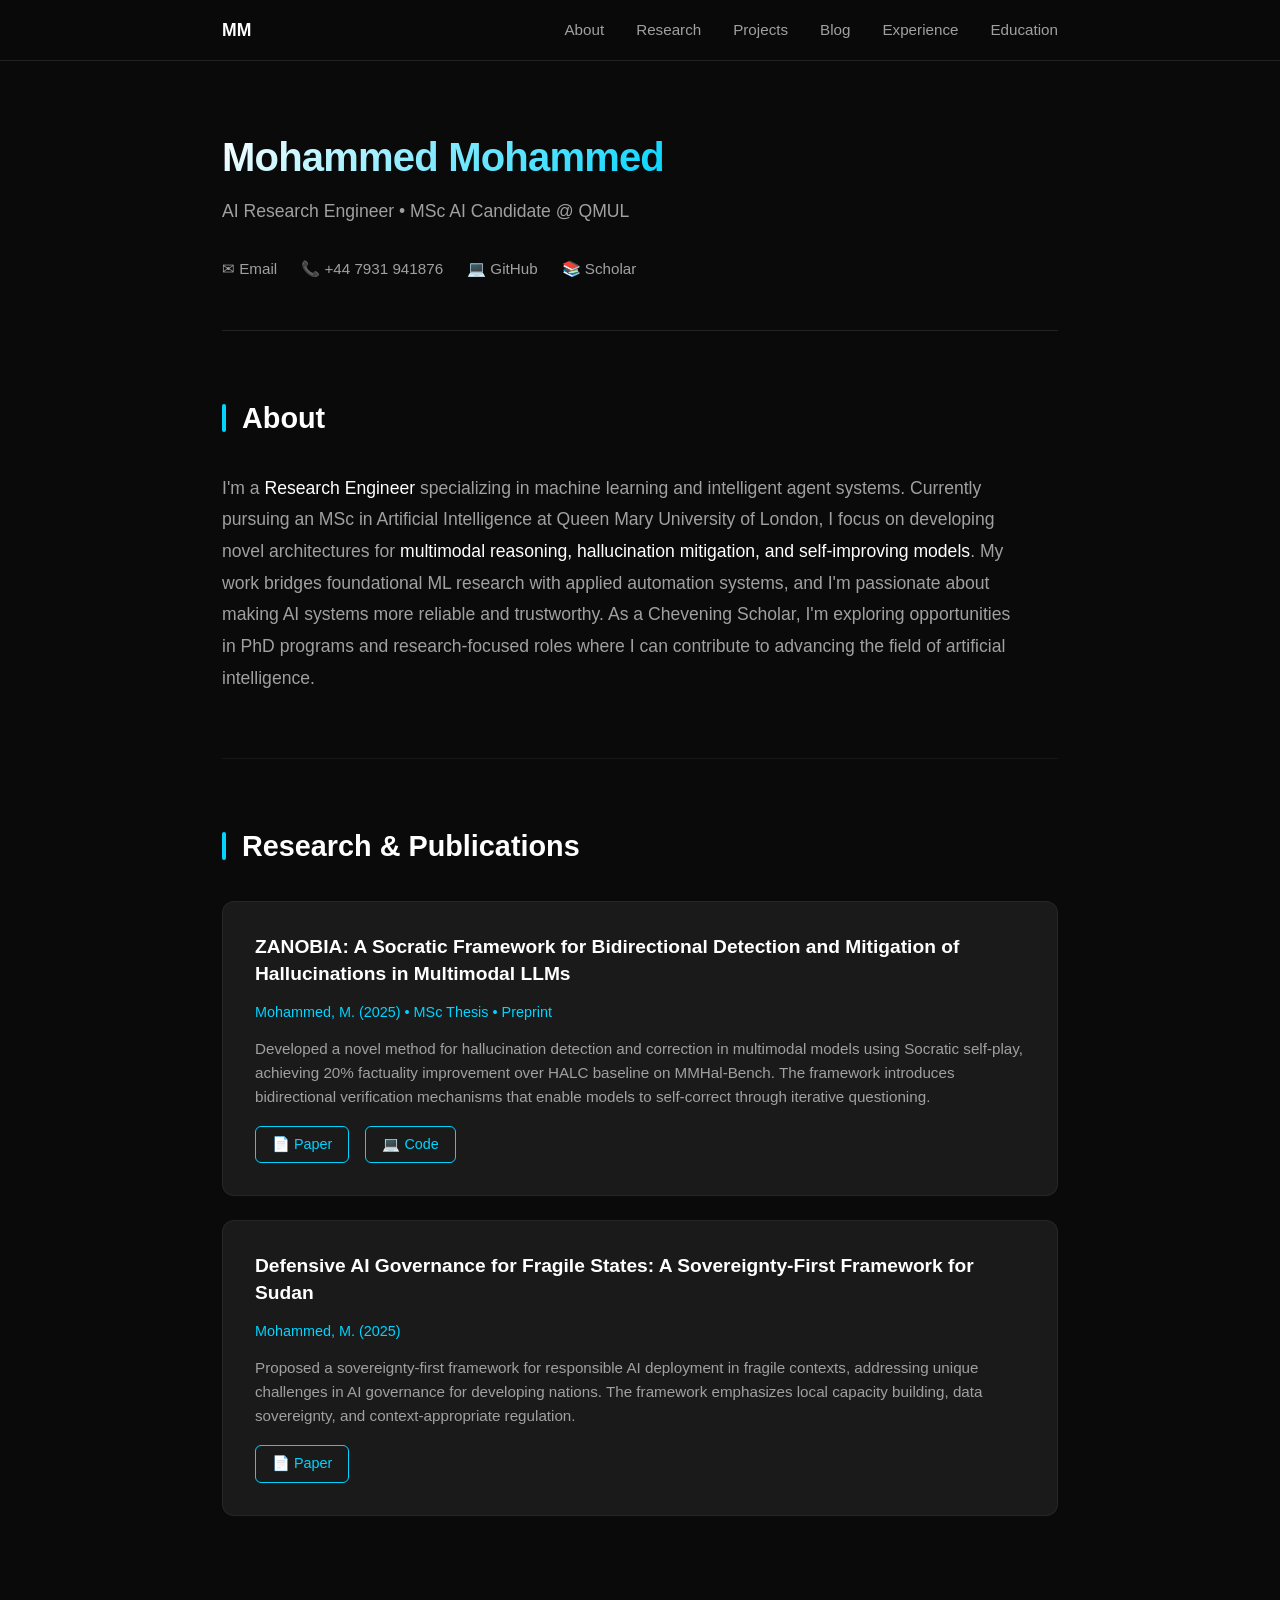
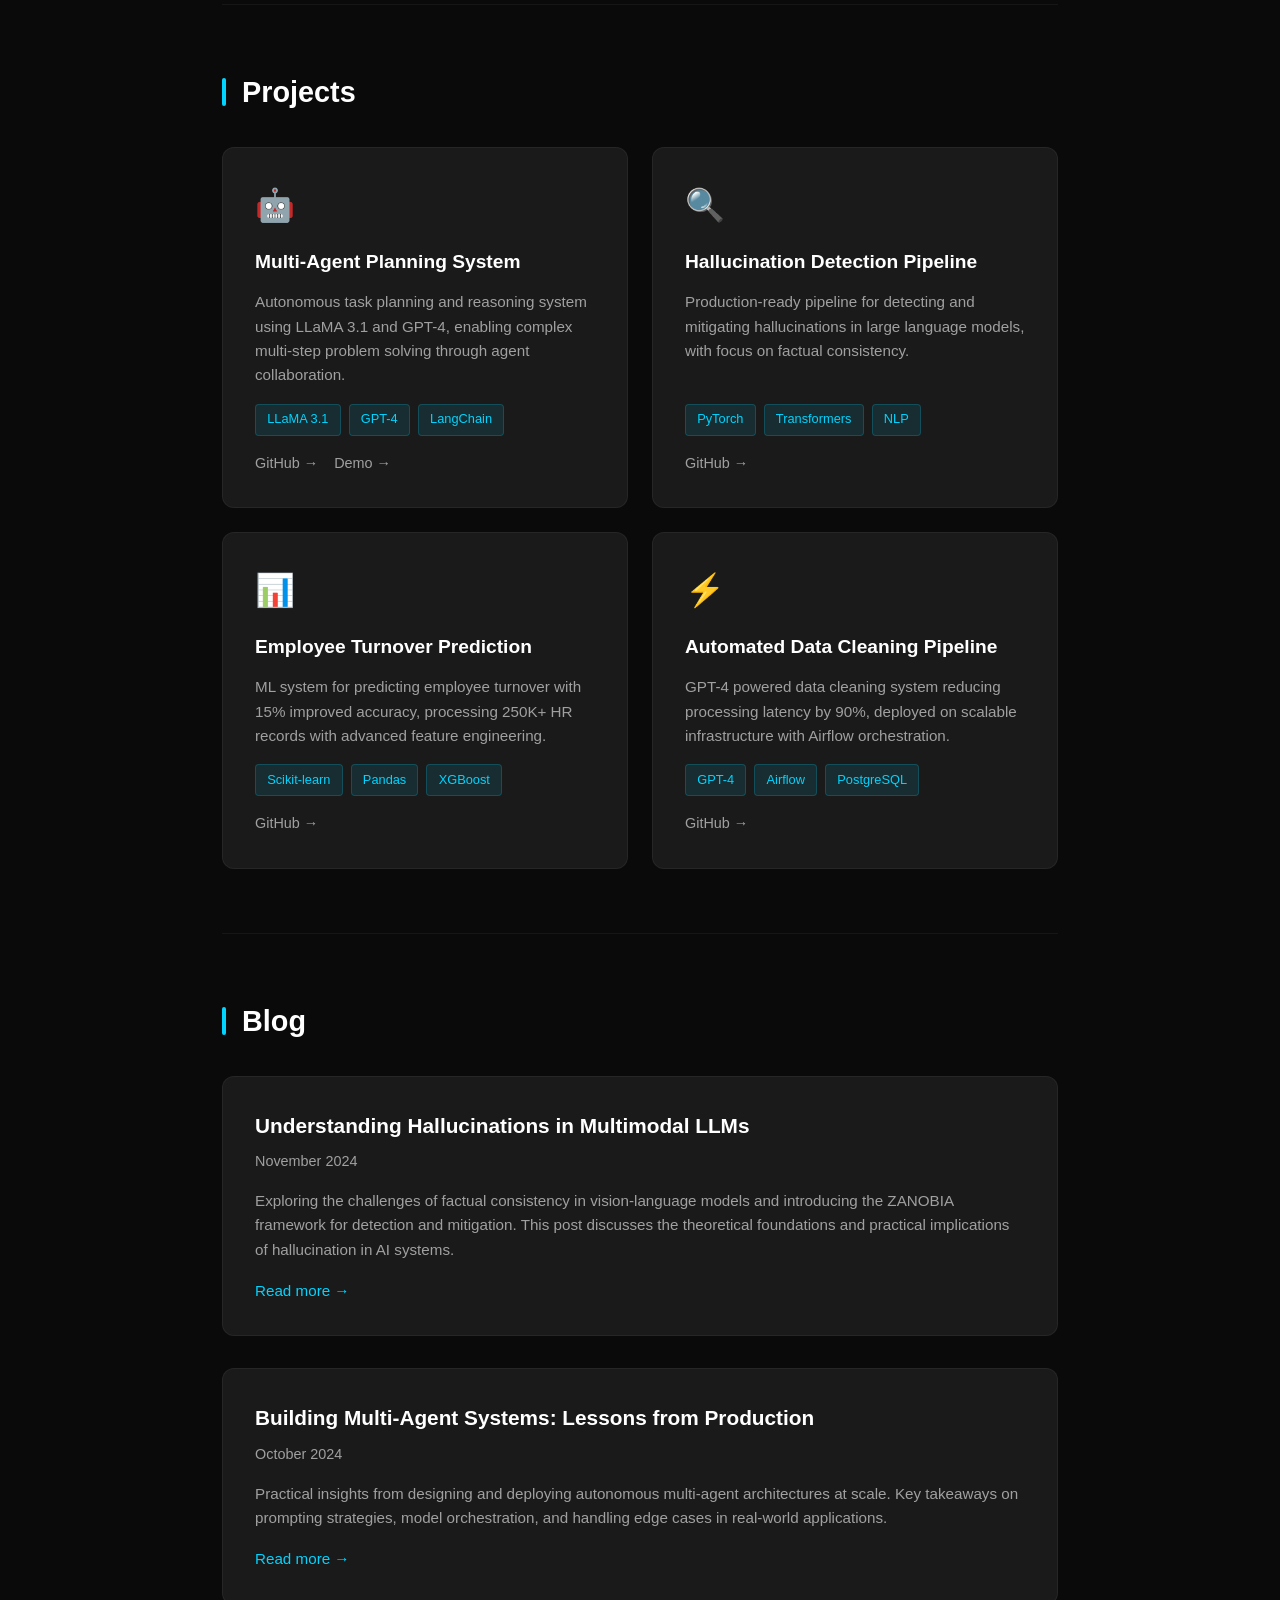
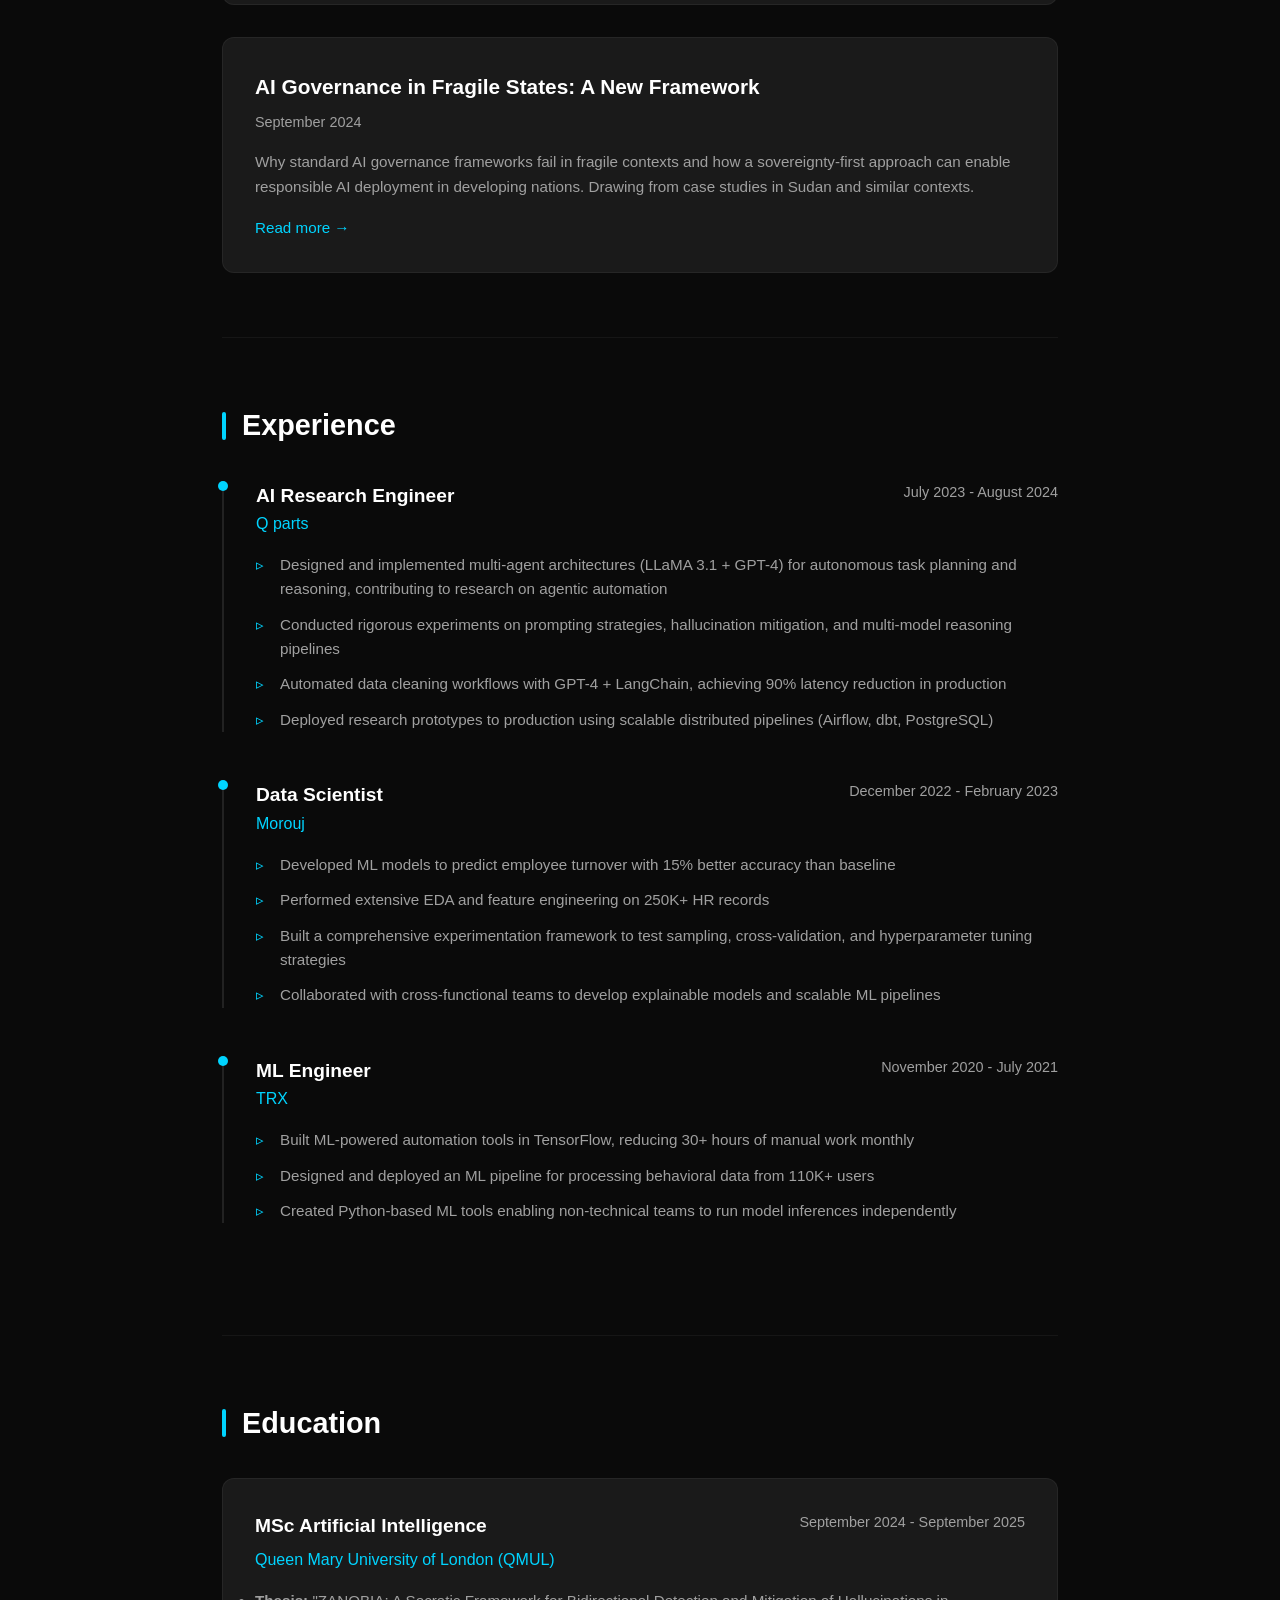
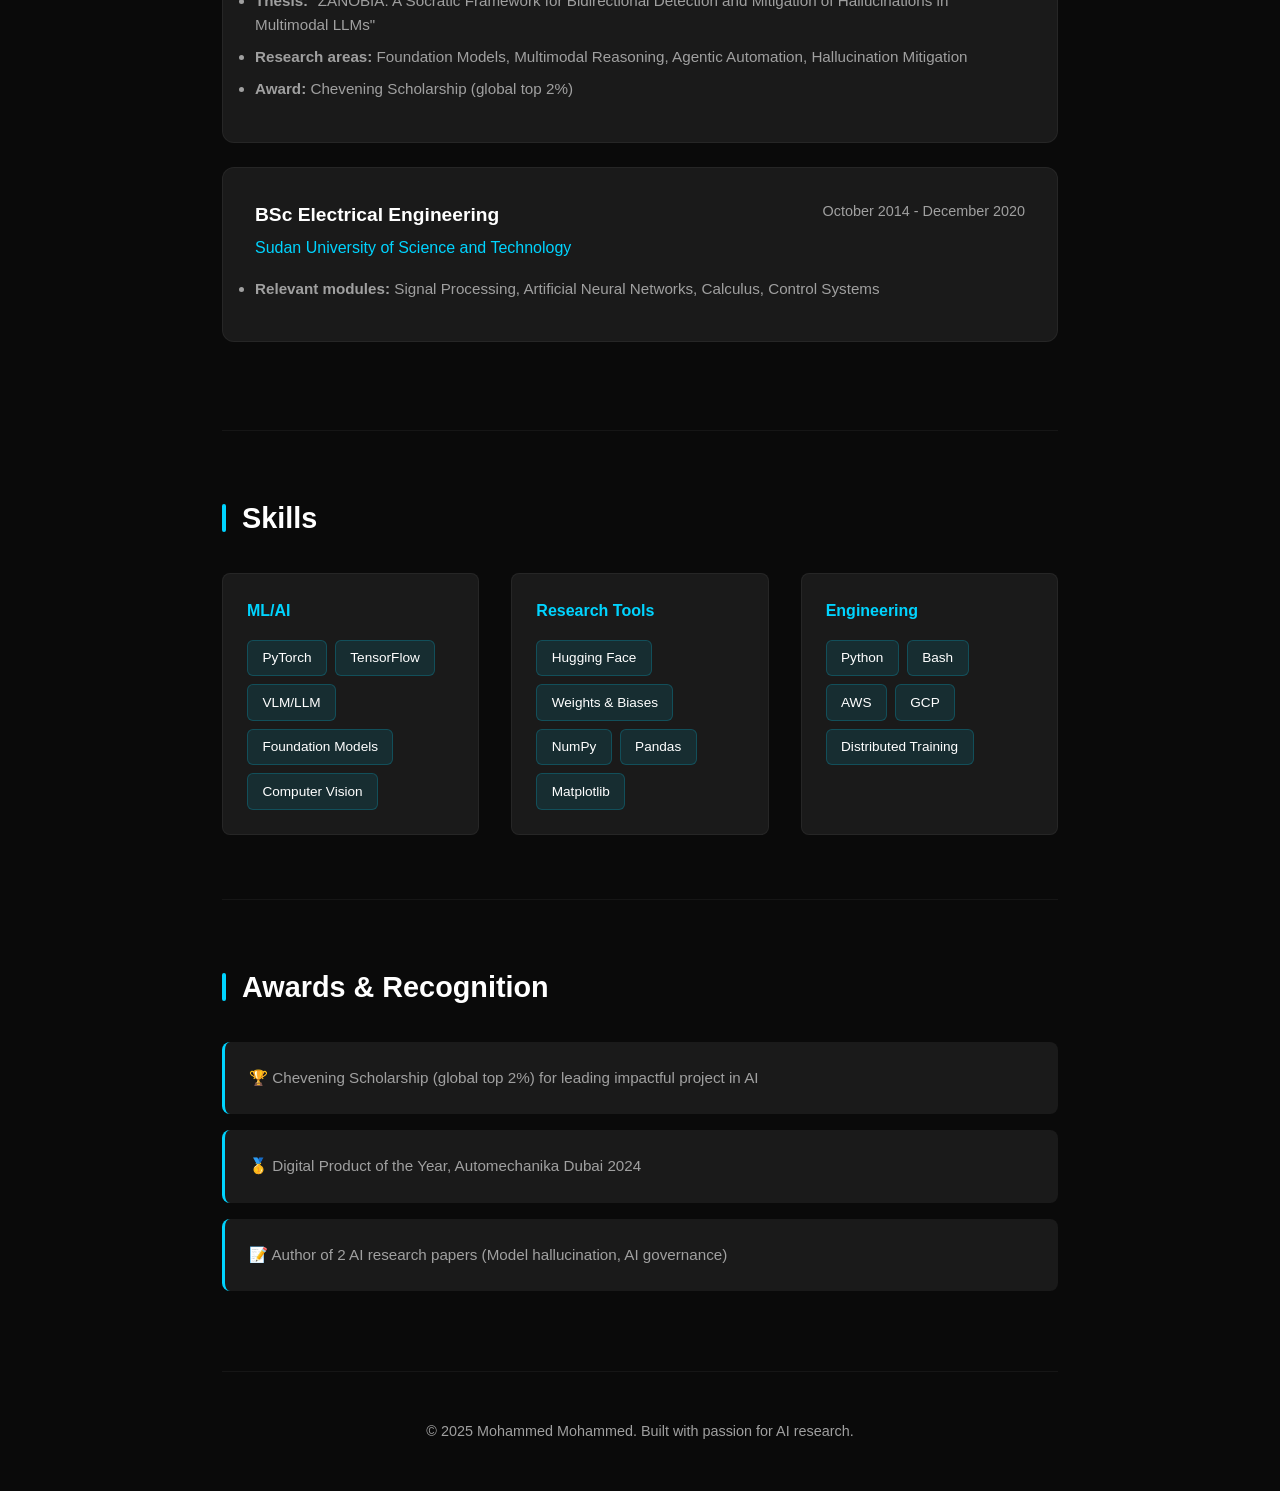
==== index.html @ 8d543faf "Initial website" ====
<!DOCTYPE html>
<html lang="en">
<head>
    <meta charset="UTF-8">
    <meta name="viewport" content="width=device-width, initial-scale=1.0">
    <title>Mohammed Mohammed - AI Research Engineer</title>
    <style>
        * {
            margin: 0;
            padding: 0;
            box-sizing: border-box;
        }

        :root {
            --bg-primary: #0a0a0a;
            --bg-secondary: #1a1a1a;
            --text-primary: #ffffff;
            --text-secondary: #a0a0a0;
            --accent: #00d4ff;
            --accent-dim: rgba(0, 212, 255, 0.1);
        }

        body {
            font-family: -apple-system, BlinkMacSystemFont, 'Segoe UI', 'Inter', sans-serif;
            background: var(--bg-primary);
            color: var(--text-primary);
            line-height: 1.6;
            overflow-x: hidden;
        }

        /* Navigation */
        nav {
            position: sticky;
            top: 0;
            background: rgba(10, 10, 10, 0.95);
            backdrop-filter: blur(10px);
            border-bottom: 1px solid rgba(255, 255, 255, 0.1);
            z-index: 1000;
            padding: 1rem 0;
        }

        .nav-container {
            max-width: 900px;
            margin: 0 auto;
            padding: 0 2rem;
            display: flex;
            justify-content: space-between;
            align-items: center;
        }

        .nav-logo {
            font-weight: 600;
            font-size: 1.1rem;
            color: var(--text-primary);
        }

        .nav-links {
            display: flex;
            gap: 2rem;
            list-style: none;
        }

        .nav-links a {
            color: var(--text-secondary);
            text-decoration: none;
            font-size: 0.95rem;
            transition: color 0.3s ease;
        }

        .nav-links a:hover {
            color: var(--accent);
        }

        .nav-toggle {
            display: none;
            background: none;
            border: none;
            color: var(--text-primary);
            font-size: 1.5rem;
            cursor: pointer;
        }

        .container {
            max-width: 900px;
            margin: 0 auto;
            padding: 0 2rem;
        }

        /* Header */
        header {
            padding: 4rem 0 3rem;
            border-bottom: 1px solid rgba(255, 255, 255, 0.1);
        }

        .header-content {
            display: flex;
            justify-content: space-between;
            align-items: center;
            flex-wrap: wrap;
            gap: 2rem;
        }

        h1 {
            font-size: 2.5rem;
            font-weight: 700;
            letter-spacing: -0.02em;
            background: linear-gradient(135deg, var(--text-primary) 0%, var(--accent) 100%);
            -webkit-background-clip: text;
            -webkit-text-fill-color: transparent;
            background-clip: text;
        }

        .tagline {
            font-size: 1.1rem;
            color: var(--text-secondary);
            margin-top: 0.5rem;
        }

        .contact-links {
            display: flex;
            gap: 1.5rem;
            flex-wrap: wrap;
        }

        .contact-links a {
            color: var(--text-secondary);
            text-decoration: none;
            font-size: 0.95rem;
            transition: color 0.3s ease;
            display: flex;
            align-items: center;
            gap: 0.5rem;
        }

        .contact-links a:hover {
            color: var(--accent);
        }

        /* Section */
        section {
            padding: 4rem 0;
            border-bottom: 1px solid rgba(255, 255, 255, 0.05);
            animation: fadeIn 0.6s ease-out;
        }

        section:last-child {
            border-bottom: none;
        }

        @keyframes fadeIn {
            from {
                opacity: 0;
                transform: translateY(20px);
            }
            to {
                opacity: 1;
                transform: translateY(0);
            }
        }

        .section-title {
            font-size: 1.8rem;
            font-weight: 600;
            margin-bottom: 2rem;
            color: var(--text-primary);
            display: flex;
            align-items: center;
            gap: 1rem;
        }

        .section-title::before {
            content: '';
            width: 4px;
            height: 28px;
            background: var(--accent);
            border-radius: 2px;
        }

        /* About */
        .about-text {
            font-size: 1.1rem;
            color: var(--text-secondary);
            line-height: 1.8;
            max-width: 800px;
        }

        .highlight {
            color: var(--text-primary);
            font-weight: 500;
        }

        /* Research & Publications */
        .publication {
            background: var(--bg-secondary);
            padding: 2rem;
            border-radius: 12px;
            margin-bottom: 1.5rem;
            border: 1px solid rgba(255, 255, 255, 0.05);
            transition: transform 0.3s ease, border-color 0.3s ease;
        }

        .publication:hover {
            transform: translateY(-4px);
            border-color: var(--accent);
        }

        .pub-title {
            font-size: 1.2rem;
            font-weight: 600;
            color: var(--text-primary);
            margin-bottom: 0.8rem;
            line-height: 1.4;
        }

        .pub-meta {
            color: var(--accent);
            font-size: 0.9rem;
            margin-bottom: 0.8rem;
        }

        .pub-description {
            color: var(--text-secondary);
            font-size: 0.95rem;
            line-height: 1.6;
        }

        .pub-links {
            margin-top: 1rem;
            display: flex;
            gap: 1rem;
        }

        .pub-link {
            color: var(--accent);
            text-decoration: none;
            font-size: 0.9rem;
            padding: 0.4rem 1rem;
            border: 1px solid var(--accent);
            border-radius: 6px;
            transition: background 0.3s ease;
        }

        .pub-link:hover {
            background: var(--accent-dim);
        }

        /* Projects */
        .projects-grid {
            display: grid;
            grid-template-columns: repeat(auto-fit, minmax(280px, 1fr));
            gap: 1.5rem;
        }

        .project-card {
            background: var(--bg-secondary);
            padding: 2rem;
            border-radius: 12px;
            border: 1px solid rgba(255, 255, 255, 0.05);
            transition: transform 0.3s ease, border-color 0.3s ease;
            display: flex;
            flex-direction: column;
        }

        .project-card:hover {
            transform: translateY(-4px);
            border-color: var(--accent);
        }

        .project-icon {
            font-size: 2rem;
            margin-bottom: 1rem;
        }

        .project-title {
            font-size: 1.2rem;
            font-weight: 600;
            color: var(--text-primary);
            margin-bottom: 0.8rem;
        }

        .project-description {
            color: var(--text-secondary);
            font-size: 0.95rem;
            line-height: 1.6;
            margin-bottom: 1rem;
            flex-grow: 1;
        }

        .project-tags {
            display: flex;
            flex-wrap: wrap;
            gap: 0.5rem;
            margin-bottom: 1rem;
        }

        .project-tag {
            background: var(--accent-dim);
            color: var(--accent);
            padding: 0.3rem 0.7rem;
            border-radius: 4px;
            font-size: 0.8rem;
            border: 1px solid rgba(0, 212, 255, 0.2);
        }

        .project-links {
            display: flex;
            gap: 1rem;
        }

        .project-link {
            color: var(--text-secondary);
            text-decoration: none;
            font-size: 0.9rem;
            transition: color 0.3s ease;
        }

        .project-link:hover {
            color: var(--accent);
        }

        /* Blog */
        .blog-posts {
            display: grid;
            gap: 2rem;
        }

        .blog-post {
            background: var(--bg-secondary);
            padding: 2rem;
            border-radius: 12px;
            border: 1px solid rgba(255, 255, 255, 0.05);
            transition: transform 0.3s ease, border-color 0.3s ease;
        }

        .blog-post:hover {
            transform: translateY(-4px);
            border-color: var(--accent);
        }

        .blog-header {
            display: flex;
            justify-content: space-between;
            align-items: flex-start;
            margin-bottom: 1rem;
            flex-wrap: wrap;
            gap: 1rem;
        }

        .blog-title {
            font-size: 1.3rem;
            font-weight: 600;
            color: var(--text-primary);
            margin-bottom: 0.5rem;
        }

        .blog-date {
            color: var(--text-secondary);
            font-size: 0.9rem;
        }

        .blog-excerpt {
            color: var(--text-secondary);
            font-size: 0.95rem;
            line-height: 1.6;
            margin-bottom: 1rem;
        }

        .blog-read-more {
            color: var(--accent);
            text-decoration: none;
            font-size: 0.95rem;
            display: inline-flex;
            align-items: center;
            gap: 0.5rem;
            transition: gap 0.3s ease;
        }

        .blog-read-more:hover {
            gap: 1rem;
        }

        /* Experience */
        .experience-item {
            margin-bottom: 3rem;
            padding-left: 2rem;
            border-left: 2px solid rgba(255, 255, 255, 0.1);
            position: relative;
        }

        .experience-item::before {
            content: '';
            position: absolute;
            left: -6px;
            top: 0;
            width: 10px;
            height: 10px;
            background: var(--accent);
            border-radius: 50%;
        }

        .exp-header {
            display: flex;
            justify-content: space-between;
            align-items: flex-start;
            margin-bottom: 1rem;
            flex-wrap: wrap;
            gap: 0.5rem;
        }

        .exp-title {
            font-size: 1.2rem;
            font-weight: 600;
            color: var(--text-primary);
        }

        .exp-company {
            color: var(--accent);
            font-size: 1rem;
        }

        .exp-date {
            color: var(--text-secondary);
            font-size: 0.9rem;
        }

        .exp-achievements {
            list-style: none;
            margin-top: 1rem;
        }

        .exp-achievements li {
            color: var(--text-secondary);
            margin-bottom: 0.7rem;
            padding-left: 1.5rem;
            position: relative;
            font-size: 0.95rem;
        }

        .exp-achievements li::before {
            content: '▹';
            position: absolute;
            left: 0;
            color: var(--accent);
        }

        /* Skills */
        .skills-grid {
            display: grid;
            grid-template-columns: repeat(auto-fit, minmax(250px, 1fr));
            gap: 2rem;
        }

        .skill-category {
            background: var(--bg-secondary);
            padding: 1.5rem;
            border-radius: 8px;
            border: 1px solid rgba(255, 255, 255, 0.05);
        }

        .skill-category h3 {
            color: var(--accent);
            font-size: 1rem;
            margin-bottom: 1rem;
            font-weight: 600;
        }

        .skill-tags {
            display: flex;
            flex-wrap: wrap;
            gap: 0.5rem;
        }

        .skill-tag {
            background: var(--accent-dim);
            color: var(--text-primary);
            padding: 0.4rem 0.9rem;
            border-radius: 6px;
            font-size: 0.85rem;
            border: 1px solid rgba(0, 212, 255, 0.2);
        }

        /* Awards */
        .awards-list {
            list-style: none;
        }

        .award-item {
            background: var(--bg-secondary);
            padding: 1.5rem;
            border-radius: 8px;
            margin-bottom: 1rem;
            border-left: 3px solid var(--accent);
            font-size: 0.95rem;
            color: var(--text-secondary);
        }

        /* Education */
        .education-item {
            background: var(--bg-secondary);
            padding: 2rem;
            border-radius: 12px;
            margin-bottom: 1.5rem;
            border: 1px solid rgba(255, 255, 255, 0.05);
        }

        .edu-header {
            display: flex;
            justify-content: space-between;
            align-items: flex-start;
            margin-bottom: 1rem;
            flex-wrap: wrap;
            gap: 0.5rem;
        }

        .edu-degree {
            font-size: 1.2rem;
            font-weight: 600;
            color: var(--text-primary);
        }

        .edu-school {
            color: var(--accent);
            font-size: 1rem;
            margin-top: 0.3rem;
        }

        .edu-date {
            color: var(--text-secondary);
            font-size: 0.9rem;
        }

        .edu-details {
            color: var(--text-secondary);
            font-size: 0.95rem;
            line-height: 1.6;
        }

        .edu-details li {
            margin-bottom: 0.5rem;
        }

        /* Footer */
        footer {
            padding: 3rem 0;
            text-align: center;
            color: var(--text-secondary);
            font-size: 0.9rem;
        }

        /* Responsive */
        @media (max-width: 768px) {
            .nav-links {
                display: none;
                flex-direction: column;
                position: absolute;
                top: 100%;
                left: 0;
                right: 0;
                background: var(--bg-primary);
                border-bottom: 1px solid rgba(255, 255, 255, 0.1);
                padding: 1rem 2rem;
                gap: 1rem;
            }

            .nav-links.active {
                display: flex;
            }

            .nav-toggle {
                display: block;
            }

            h1 {
                font-size: 2rem;
            }

            .section-title {
                font-size: 1.5rem;
            }

            .header-content {
                flex-direction: column;
                align-items: flex-start;
            }

            .exp-header, .edu-header, .blog-header {
                flex-direction: column;
            }

            .skills-grid, .projects-grid {
                grid-template-columns: 1fr;
            }
        }
    </style>
</head>
<body>
    <nav>
        <div class="nav-container">
            <div class="nav-logo">MM</div>
            <button class="nav-toggle" onclick="toggleNav()">☰</button>
            <ul class="nav-links" id="navLinks">
                <li><a href="#about">About</a></li>
                <li><a href="#research">Research</a></li>
                <li><a href="#projects">Projects</a></li>
                <li><a href="#blog">Blog</a></li>
                <li><a href="#experience">Experience</a></li>
                <li><a href="#education">Education</a></li>
            </ul>
        </div>
    </nav>

    <div class="container">
        <header>
            <div class="header-content">
                <div>
                    <h1>Mohammed Mohammed</h1>
                    <p class="tagline">AI Research Engineer • MSc AI Candidate @ QMUL</p>
                </div>
                <div class="contact-links">
                    <a href="mailto:mohammedesam.mem@gmail.com">✉ Email</a>
                    <a href="tel:+447931941876">📞 +44 7931 941876</a>
                    <a href="https://github.com/yourusername" target="_blank">💻 GitHub</a>
                    <a href="https://scholar.google.com/yourusername" target="_blank">📚 Scholar</a>
                </div>
            </div>
        </header>

        <section id="about">
            <h2 class="section-title">About</h2>
            <p class="about-text">
                I'm a <span class="highlight">Research Engineer</span> specializing in machine learning and intelligent agent systems. Currently pursuing an MSc in Artificial Intelligence at Queen Mary University of London, I focus on developing novel architectures for <span class="highlight">multimodal reasoning, hallucination mitigation, and self-improving models</span>. My work bridges foundational ML research with applied automation systems, and I'm passionate about making AI systems more reliable and trustworthy. As a Chevening Scholar, I'm exploring opportunities in PhD programs and research-focused roles where I can contribute to advancing the field of artificial intelligence.
            </p>
        </section>

        <section id="research">
            <h2 class="section-title">Research & Publications</h2>
            
            <div class="publication">
                <h3 class="pub-title">ZANOBIA: A Socratic Framework for Bidirectional Detection and Mitigation of Hallucinations in Multimodal LLMs</h3>
                <p class="pub-meta">Mohammed, M. (2025) • MSc Thesis • Preprint</p>
                <p class="pub-description">
                    Developed a novel method for hallucination detection and correction in multimodal models using Socratic self-play, achieving 20% factuality improvement over HALC baseline on MMHal-Bench. The framework introduces bidirectional verification mechanisms that enable models to self-correct through iterative questioning.
                </p>
                <div class="pub-links">
                    <a href="#" class="pub-link">📄 Paper</a>
                    <a href="#" class="pub-link">💻 Code</a>
                </div>
            </div>

            <div class="publication">
                <h3 class="pub-title">Defensive AI Governance for Fragile States: A Sovereignty-First Framework for Sudan</h3>
                <p class="pub-meta">Mohammed, M. (2025)</p>
                <p class="pub-description">
                    Proposed a sovereignty-first framework for responsible AI deployment in fragile contexts, addressing unique challenges in AI governance for developing nations. The framework emphasizes local capacity building, data sovereignty, and context-appropriate regulation.
                </p>
                <div class="pub-links">
                    <a href="#" class="pub-link">📄 Paper</a>
                </div>
            </div>
        </section>

        <section id="projects">
            <h2 class="section-title">Projects</h2>
            <div class="projects-grid">
                <div class="project-card">
                    <div class="project-icon">🤖</div>
                    <h3 class="project-title">Multi-Agent Planning System</h3>
                    <p class="project-description">
                        Autonomous task planning and reasoning system using LLaMA 3.1 and GPT-4, enabling complex multi-step problem solving through agent collaboration.
                    </p>
                    <div class="project-tags">
                        <span class="project-tag">LLaMA 3.1</span>
                        <span class="project-tag">GPT-4</span>
                        <span class="project-tag">LangChain</span>
                    </div>
                    <div class="project-links">
                        <a href="#" class="project-link">GitHub →</a>
                        <a href="#" class="project-link">Demo →</a>
                    </div>
                </div>

                <div class="project-card">
                    <div class="project-icon">🔍</div>
                    <h3 class="project-title">Hallucination Detection Pipeline</h3>
                    <p class="project-description">
                        Production-ready pipeline for detecting and mitigating hallucinations in large language models, with focus on factual consistency.
                    </p>
                    <div class="project-tags">
                        <span class="project-tag">PyTorch</span>
                        <span class="project-tag">Transformers</span>
                        <span class="project-tag">NLP</span>
                    </div>
                    <div class="project-links">
                        <a href="#" class="project-link">GitHub →</a>
                    </div>
                </div>

                <div class="project-card">
                    <div class="project-icon">📊</div>
                    <h3 class="project-title">Employee Turnover Prediction</h3>
                    <p class="project-description">
                        ML system for predicting employee turnover with 15% improved accuracy, processing 250K+ HR records with advanced feature engineering.
                    </p>
                    <div class="project-tags">
                        <span class="project-tag">Scikit-learn</span>
                        <span class="project-tag">Pandas</span>
                        <span class="project-tag">XGBoost</span>
                    </div>
                    <div class="project-links">
                        <a href="#" class="project-link">GitHub →</a>
                    </div>
                </div>

                <div class="project-card">
                    <div class="project-icon">⚡</div>
                    <h3 class="project-title">Automated Data Cleaning Pipeline</h3>
                    <p class="project-description">
                        GPT-4 powered data cleaning system reducing processing latency by 90%, deployed on scalable infrastructure with Airflow orchestration.
                    </p>
                    <div class="project-tags">
                        <span class="project-tag">GPT-4</span>
                        <span class="project-tag">Airflow</span>
                        <span class="project-tag">PostgreSQL</span>
                    </div>
                    <div class="project-links">
                        <a href="#" class="project-link">GitHub →</a>
                    </div>
                </div>
            </div>
        </section>

        <section id="blog">
            <h2 class="section-title">Blog</h2>
            <div class="blog-posts">
                <article class="blog-post">
                    <div class="blog-header">
                        <div>
                            <h3 class="blog-title">Understanding Hallucinations in Multimodal LLMs</h3>
                            <p class="blog-date">November 2024</p>
                        </div>
                    </div>
                    <p class="blog-excerpt">
                        Exploring the challenges of factual consistency in vision-language models and introducing the ZANOBIA framework for detection and mitigation. This post discusses the theoretical foundations and practical implications of hallucination in AI systems.
                    </p>
                    <a href="#" class="blog-read-more">Read more →</a>
                </article>

                <article class="blog-post">
                    <div class="blog-header">
                        <div>
                            <h3 class="blog-title">Building Multi-Agent Systems: Lessons from Production</h3>
                            <p class="blog-date">October 2024</p>
                        </div>
                    </div>
                    <p class="blog-excerpt">
                        Practical insights from designing and deploying autonomous multi-agent architectures at scale. Key takeaways on prompting strategies, model orchestration, and handling edge cases in real-world applications.
                    </p>
                    <a href="#" class="blog-read-more">Read more →</a>
                </article>

                <article class="blog-post">
                    <div class="blog-header">
                        <div>
                            <h3 class="blog-title">AI Governance in Fragile States: A New Framework</h3>
                            <p class="blog-date">September 2024</p>
                        </div>
                    </div>
                    <p class="blog-excerpt">
                        Why standard AI governance frameworks fail in fragile contexts and how a sovereignty-first approach can enable responsible AI deployment in developing nations. Drawing from case studies in Sudan and similar contexts.
                    </p>
                    <a href="#" class="blog-read-more">Read more →</a>
                </article>
            </div>
        </section>

        <section id="experience">
            <h2 class="section-title">Experience</h2>
            
            <div class="experience-item">
                <div class="exp-header">
                    <div>
                        <div class="exp-title">AI Research Engineer</div>
                        <div class="exp-company">Q parts</div>
                    </div>
                    <div class="exp-date">July 2023 - August 2024</div>
                </div>
                <ul class="exp-achievements">
                    <li>Designed and implemented multi-agent architectures (LLaMA 3.1 + GPT-4) for autonomous task planning and reasoning, contributing to research on agentic automation</li>
                    <li>Conducted rigorous experiments on prompting strategies, hallucination mitigation, and multi-model reasoning pipelines</li>
                    <li>Automated data cleaning workflows with GPT-4 + LangChain, achieving 90% latency reduction in production</li>
                    <li>Deployed research prototypes to production using scalable distributed pipelines (Airflow, dbt, PostgreSQL)</li>
                </ul>
            </div>

            <div class="experience-item">
                <div class="exp-header">
                    <div>
                        <div class="exp-title">Data Scientist</div>
                        <div class="exp-company">Morouj</div>
                    </div>
                    <div class="exp-date">December 2022 - February 2023</div>
                </div>
                <ul class="exp-achievements">
                    <li>Developed ML models to predict employee turnover with 15% better accuracy than baseline</li>
                    <li>Performed extensive EDA and feature engineering on 250K+ HR records</li>
                    <li>Built a comprehensive experimentation framework to test sampling, cross-validation, and hyperparameter tuning strategies</li>
                    <li>Collaborated with cross-functional teams to develop explainable models and scalable ML pipelines</li>
                </ul>
            </div>

            <div class="experience-item">
                <div class="exp-header">
                    <div>
                        <div class="exp-title">ML Engineer</div>
                        <div class="exp-company">TRX</div>
                    </div>
                    <div class="exp-date">November 2020 - July 2021</div>
                </div>
                <ul class="exp-achievements">
                    <li>Built ML-powered automation tools in TensorFlow, reducing 30+ hours of manual work monthly</li>
                    <li>Designed and deployed an ML pipeline for processing behavioral data from 110K+ users</li>
                    <li>Created Python-based ML tools enabling non-technical teams to run model inferences independently</li>
                </ul>
            </div>
        </section>

        <section id="education">
            <h2 class="section-title">Education</h2>
            
            <div class="education-item">
                <div class="edu-header">
                    <div>
                        <div class="edu-degree">MSc Artificial Intelligence</div>
                        <div class="edu-school">Queen Mary University of London (QMUL)</div>
                    </div>
                    <div class="edu-date">September 2024 - September 2025</div>
                </div>
                <div class="edu-details">
                    <ul>
                        <li><strong>Thesis:</strong> "ZANOBIA: A Socratic Framework for Bidirectional Detection and Mitigation of Hallucinations in Multimodal LLMs"</li>
                        <li><strong>Research areas:</strong> Foundation Models, Multimodal Reasoning, Agentic Automation, Hallucination Mitigation</li>
                        <li><strong>Award:</strong> Chevening Scholarship (global top 2%)</li>
                    </ul>
                </div>
            </div>

            <div class="education-item">
                <div class="edu-header">
                    <div>
                        <div class="edu-degree">BSc Electrical Engineering</div>
                        <div class="edu-school">Sudan University of Science and Technology</div>
                    </div>
                    <div class="edu-date">October 2014 - December 2020</div>
                </div>
                <div class="edu-details">
                    <ul>
                        <li><strong>Relevant modules:</strong> Signal Processing, Artificial Neural Networks, Calculus, Control Systems</li>
                    </ul>
                </div>
            </div>
        </section>

        <section id="skills">
            <h2 class="section-title">Skills</h2>
            <div class="skills-grid">
                <div class="skill-category">
                    <h3>ML/AI</h3>
                    <div class="skill-tags">
                        <span class="skill-tag">PyTorch</span>
                        <span class="skill-tag">TensorFlow</span>
                        <span class="skill-tag">VLM/LLM</span>
                        <span class="skill-tag">Foundation Models</span>
                        <span class="skill-tag">Computer Vision</span>
                    </div>
                </div>
                <div class="skill-category">
                    <h3>Research Tools</h3>
                    <div class="skill-tags">
                        <span class="skill-tag">Hugging Face</span>
                        <span class="skill-tag">Weights & Biases</span>
                        <span class="skill-tag">NumPy</span>
                        <span class="skill-tag">Pandas</span>
                        <span class="skill-tag">Matplotlib</span>
                    </div>
                </div>
                <div class="skill-category">
                    <h3>Engineering</h3>
                    <div class="skill-tags">
                        <span class="skill-tag">Python</span>
                        <span class="skill-tag">Bash</span>
                        <span class="skill-tag">AWS</span>
                        <span class="skill-tag">GCP</span>
                        <span class="skill-tag">Distributed Training</span>
                    </div>
                </div>
            </div>
        </section>

        <section id="awards">
            <h2 class="section-title">Awards & Recognition</h2>
            <ul class="awards-list">
                <li class="award-item">🏆 Chevening Scholarship (global top 2%) for leading impactful project in AI</li>
                <li class="award-item">🥇 Digital Product of the Year, Automechanika Dubai 2024</li>
                <li class="award-item">📝 Author of 2 AI research papers (Model hallucination, AI governance)</li>
            </ul>
        </section>

        <footer>
            <p>© 2025 Mohammed Mohammed. Built with passion for AI research.</p>
        </footer>
    </div>

    <script>
        function toggleNav() {
            const navLinks = document.getElementById('navLinks');
            navLinks.classList.toggle('active');
        }

        // Smooth scrolling for navigation links
        document.querySelectorAll('a[href^="#"]').forEach(anchor => {
            anchor.addEventListener('click', function (e) {
                e.preventDefault();
                const target = document.querySelector(this.getAttribute('href'));
                if (target) {
                    target.scrollIntoView({ behavior: 'smooth', block: 'start' });
                    // Close mobile menu if open
                    document.getElementById('navLinks').classList.remove('active');
                }
            });
        });
    </script>
</body>
</html>
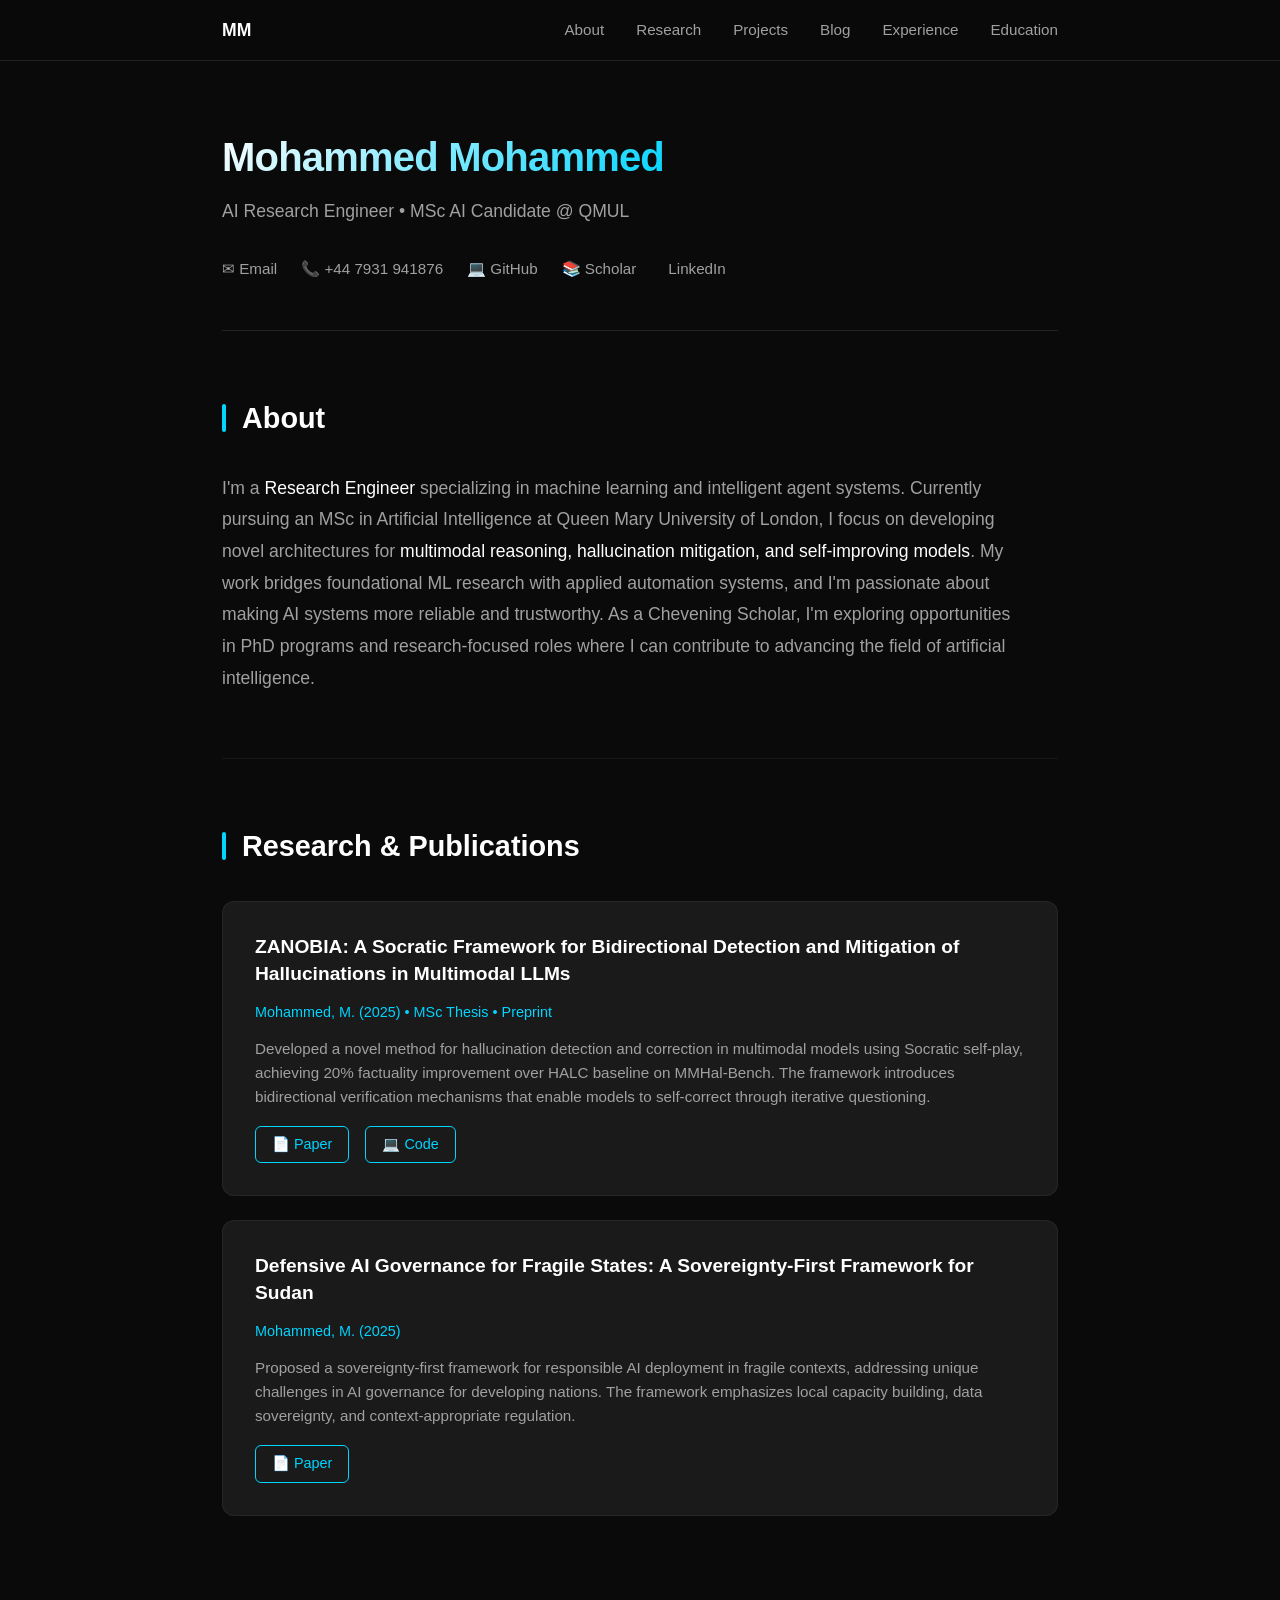
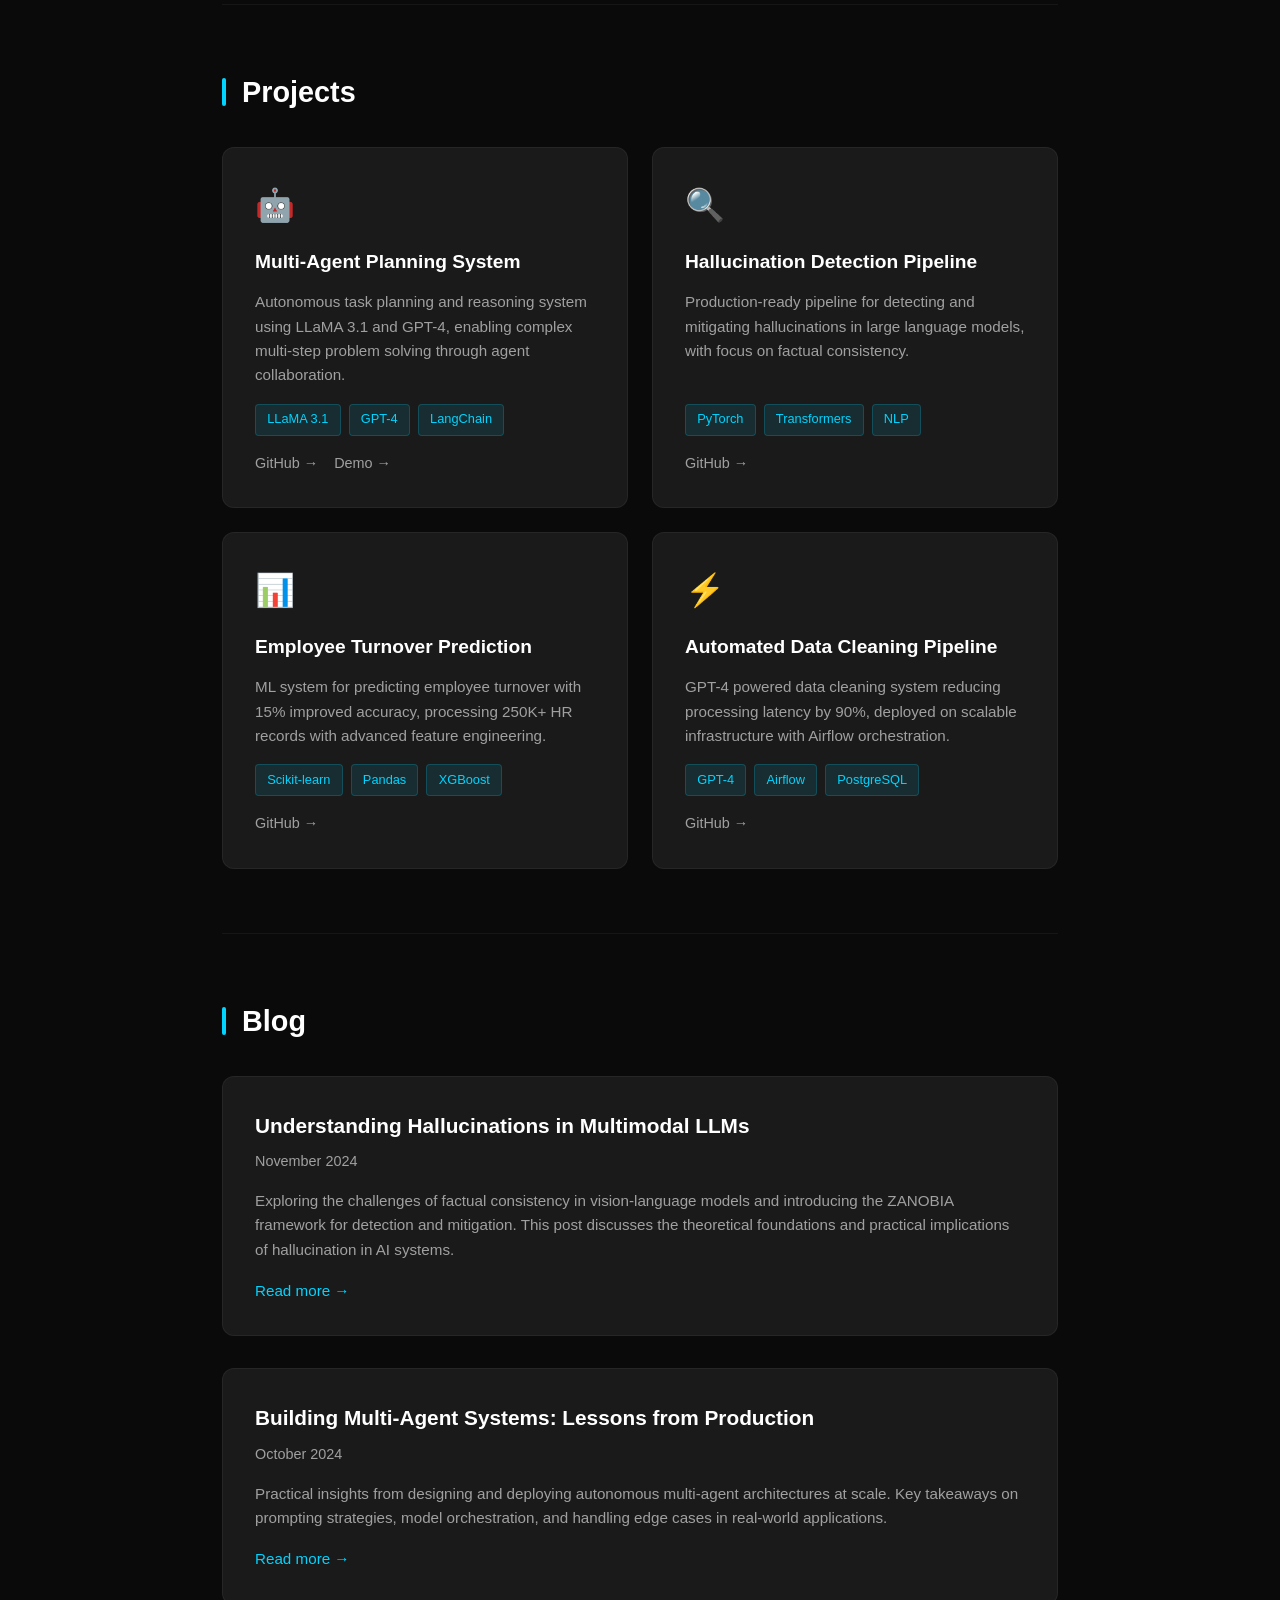
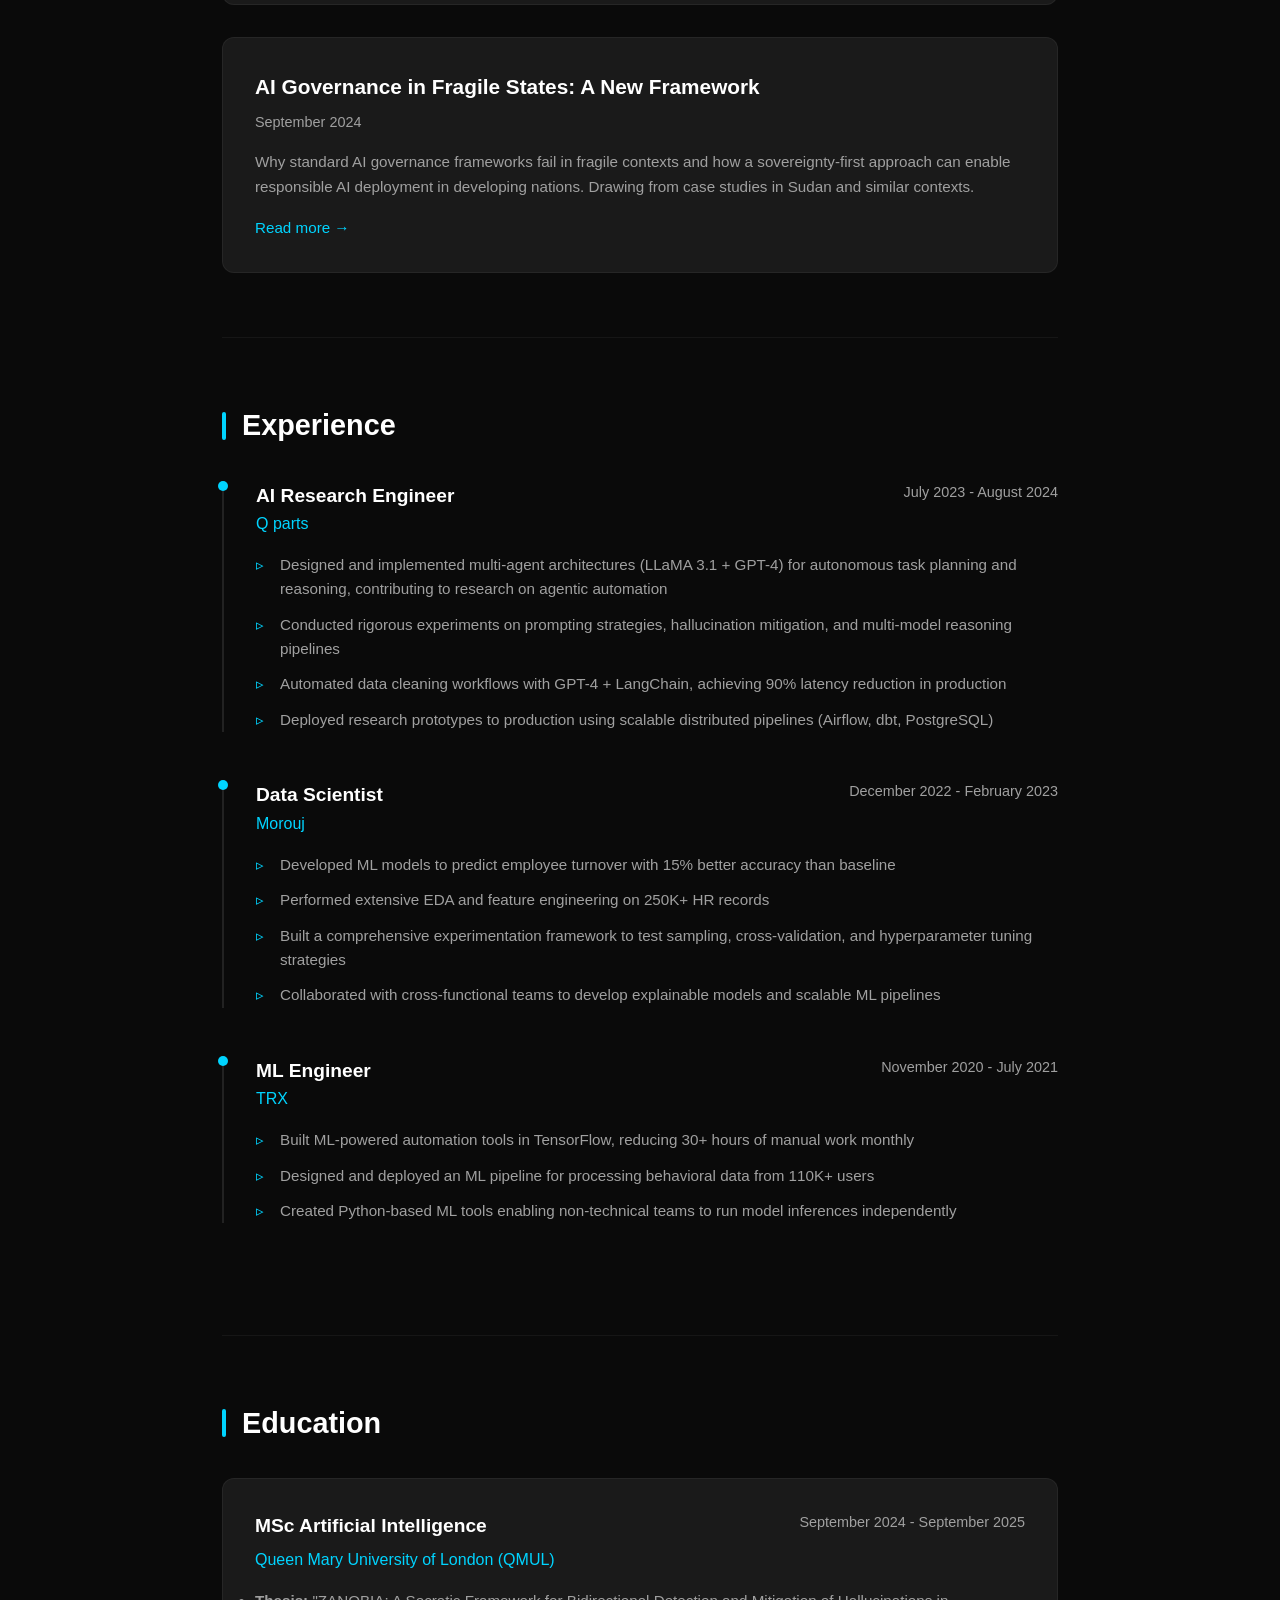
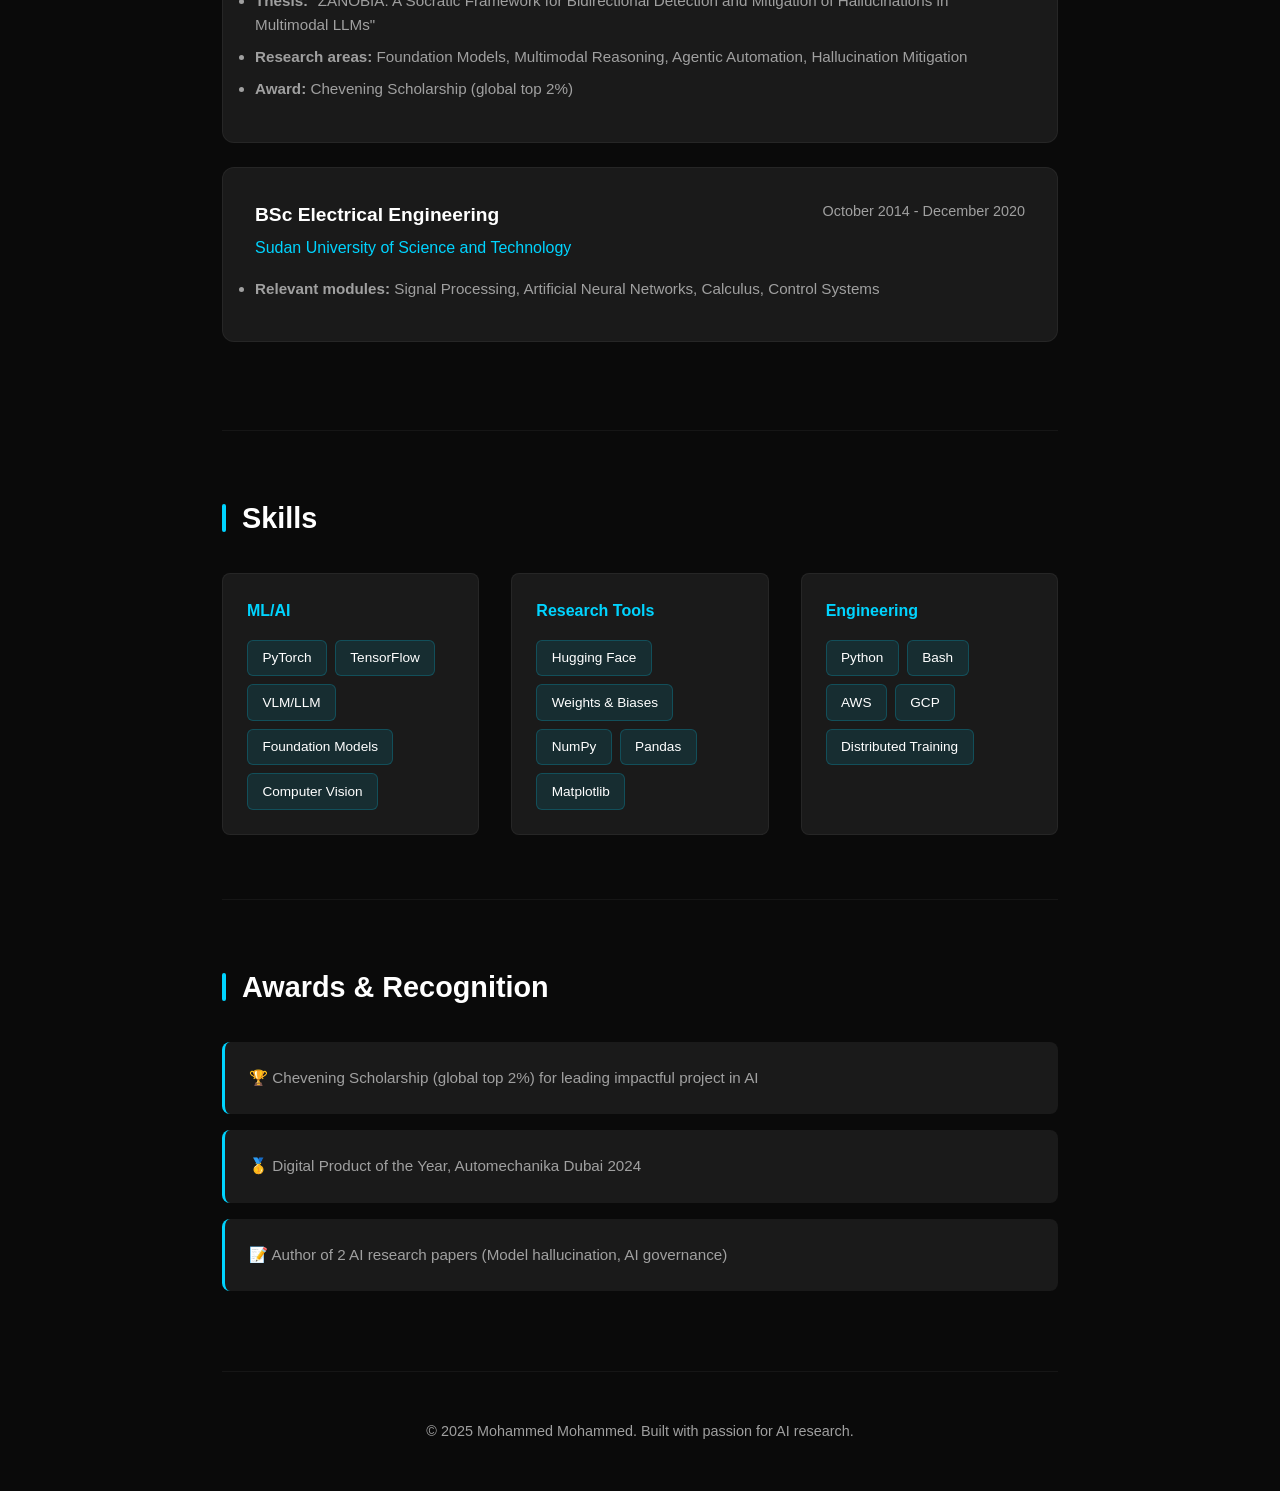
==== commit e5006fcc: "adding linkedin" ====
--- a/index.html
+++ b/index.html
@@ -619,8 +619,10 @@
                 <div class="contact-links">
                     <a href="mailto:mohammedesam.mem@gmail.com">✉ Email</a>
                     <a href="tel:+447931941876">📞 +44 7931 941876</a>
-                    <a href="https://github.com/yourusername" target="_blank">💻 GitHub</a>
+                    <a href="https://github.com/MohammedEsamaldin" target="_blank">💻 GitHub</a>
                     <a href="https://scholar.google.com/yourusername" target="_blank">📚 Scholar</a>
+                    <a href="https://www.linkedin.com/in/mohammed-esamaldin-55826212a/" target="_blank"><i class="fab fa-linkedin"></i> LinkedIn</a>
+                    <!-- <a href= target="_blank"> LinkedIn</a> -->
                 </div>
             </div>
         </header>
@@ -742,7 +744,7 @@
                     <p class="blog-excerpt">
                         Exploring the challenges of factual consistency in vision-language models and introducing the ZANOBIA framework for detection and mitigation. This post discusses the theoretical foundations and practical implications of hallucination in AI systems.
                     </p>
-                    <a href="#" class="blog-read-more">Read more →</a>
+                    <a href="blog/new_post.html" class="blog-read-more">Read more →</a>
                 </article>
 
                 <article class="blog-post">
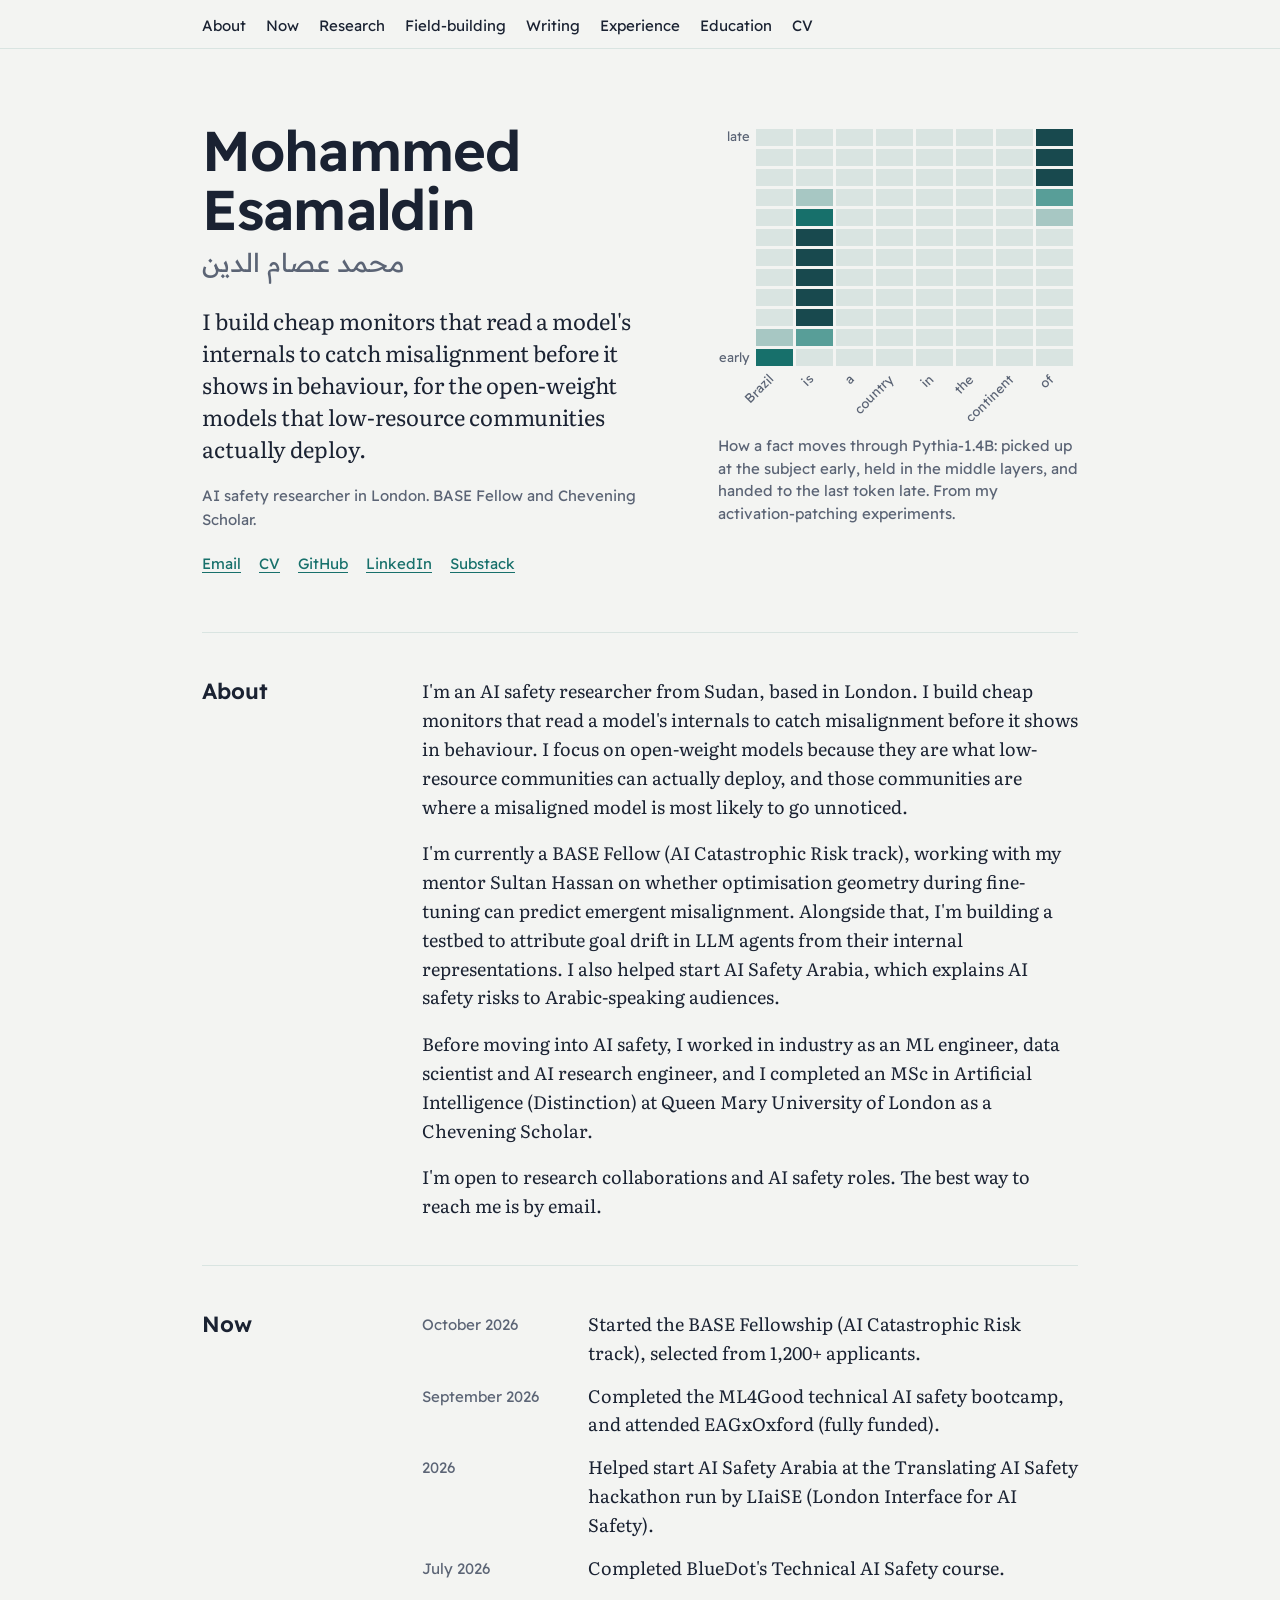
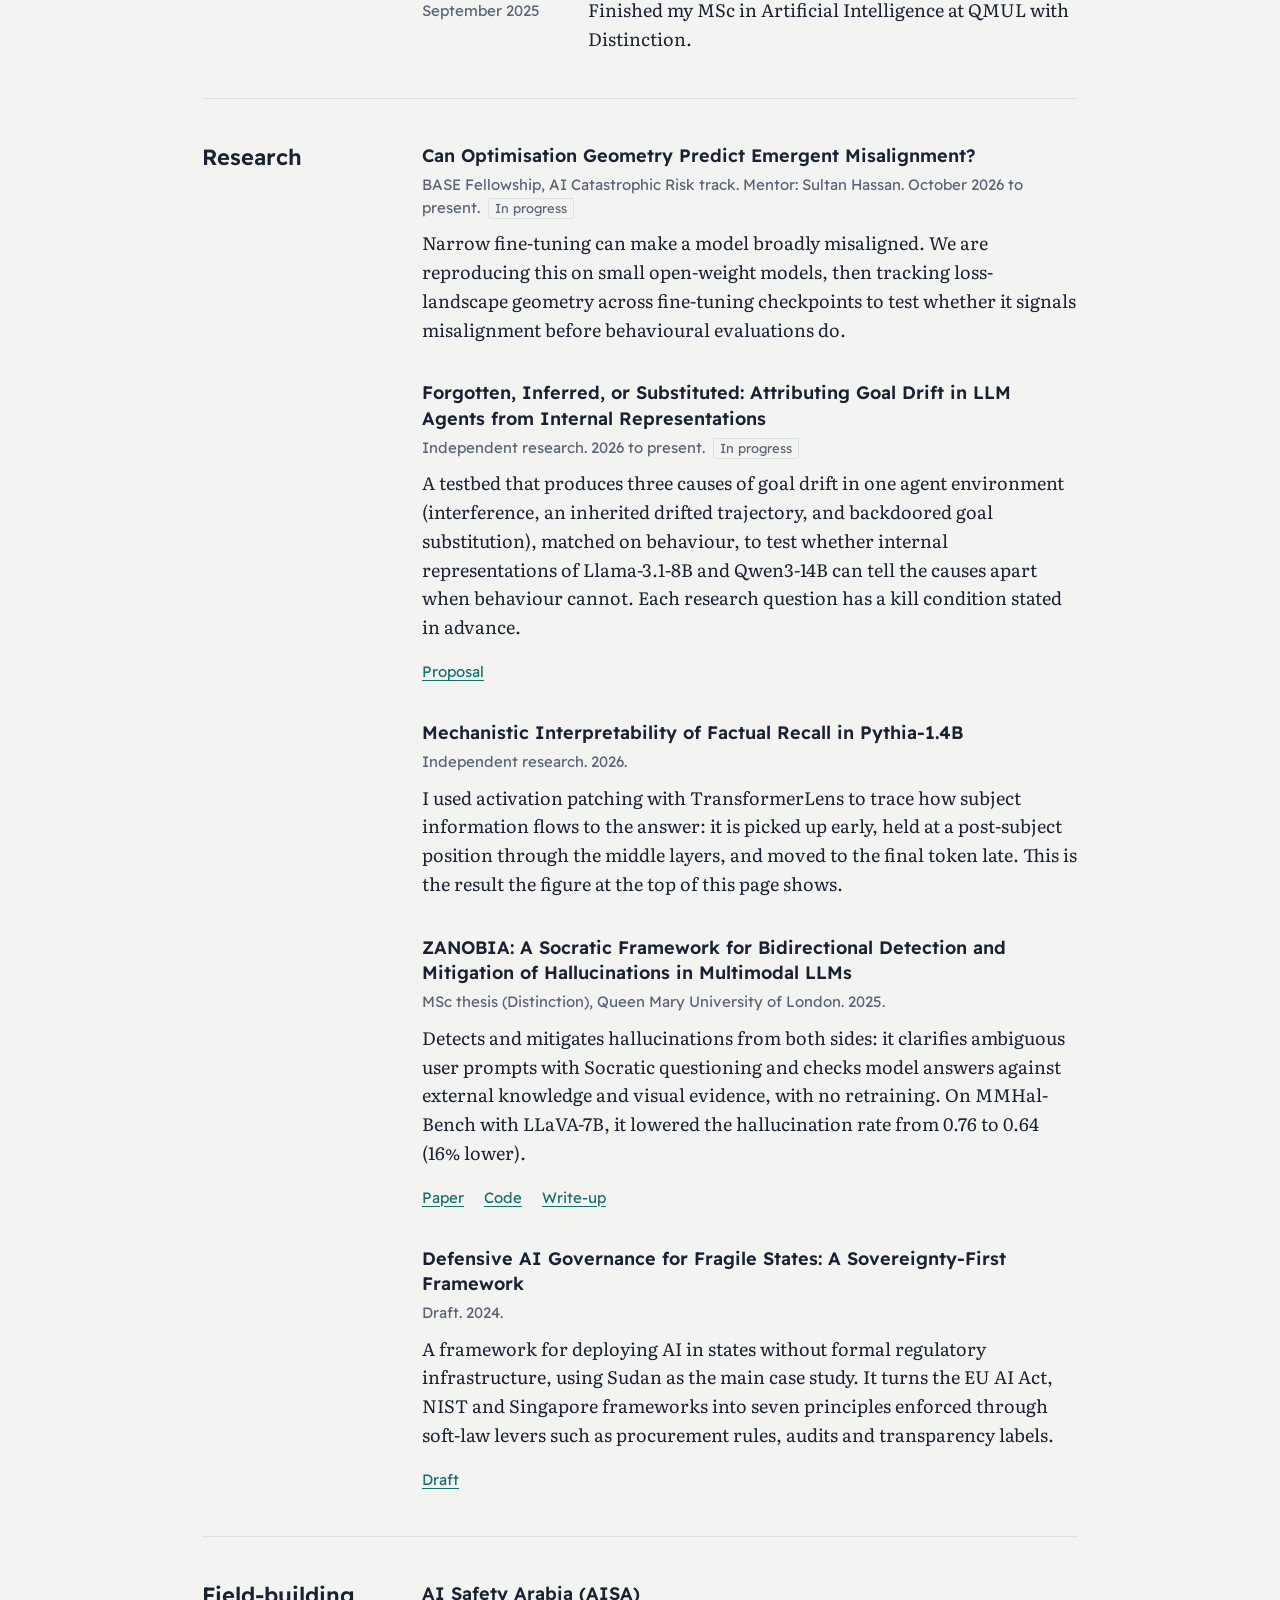
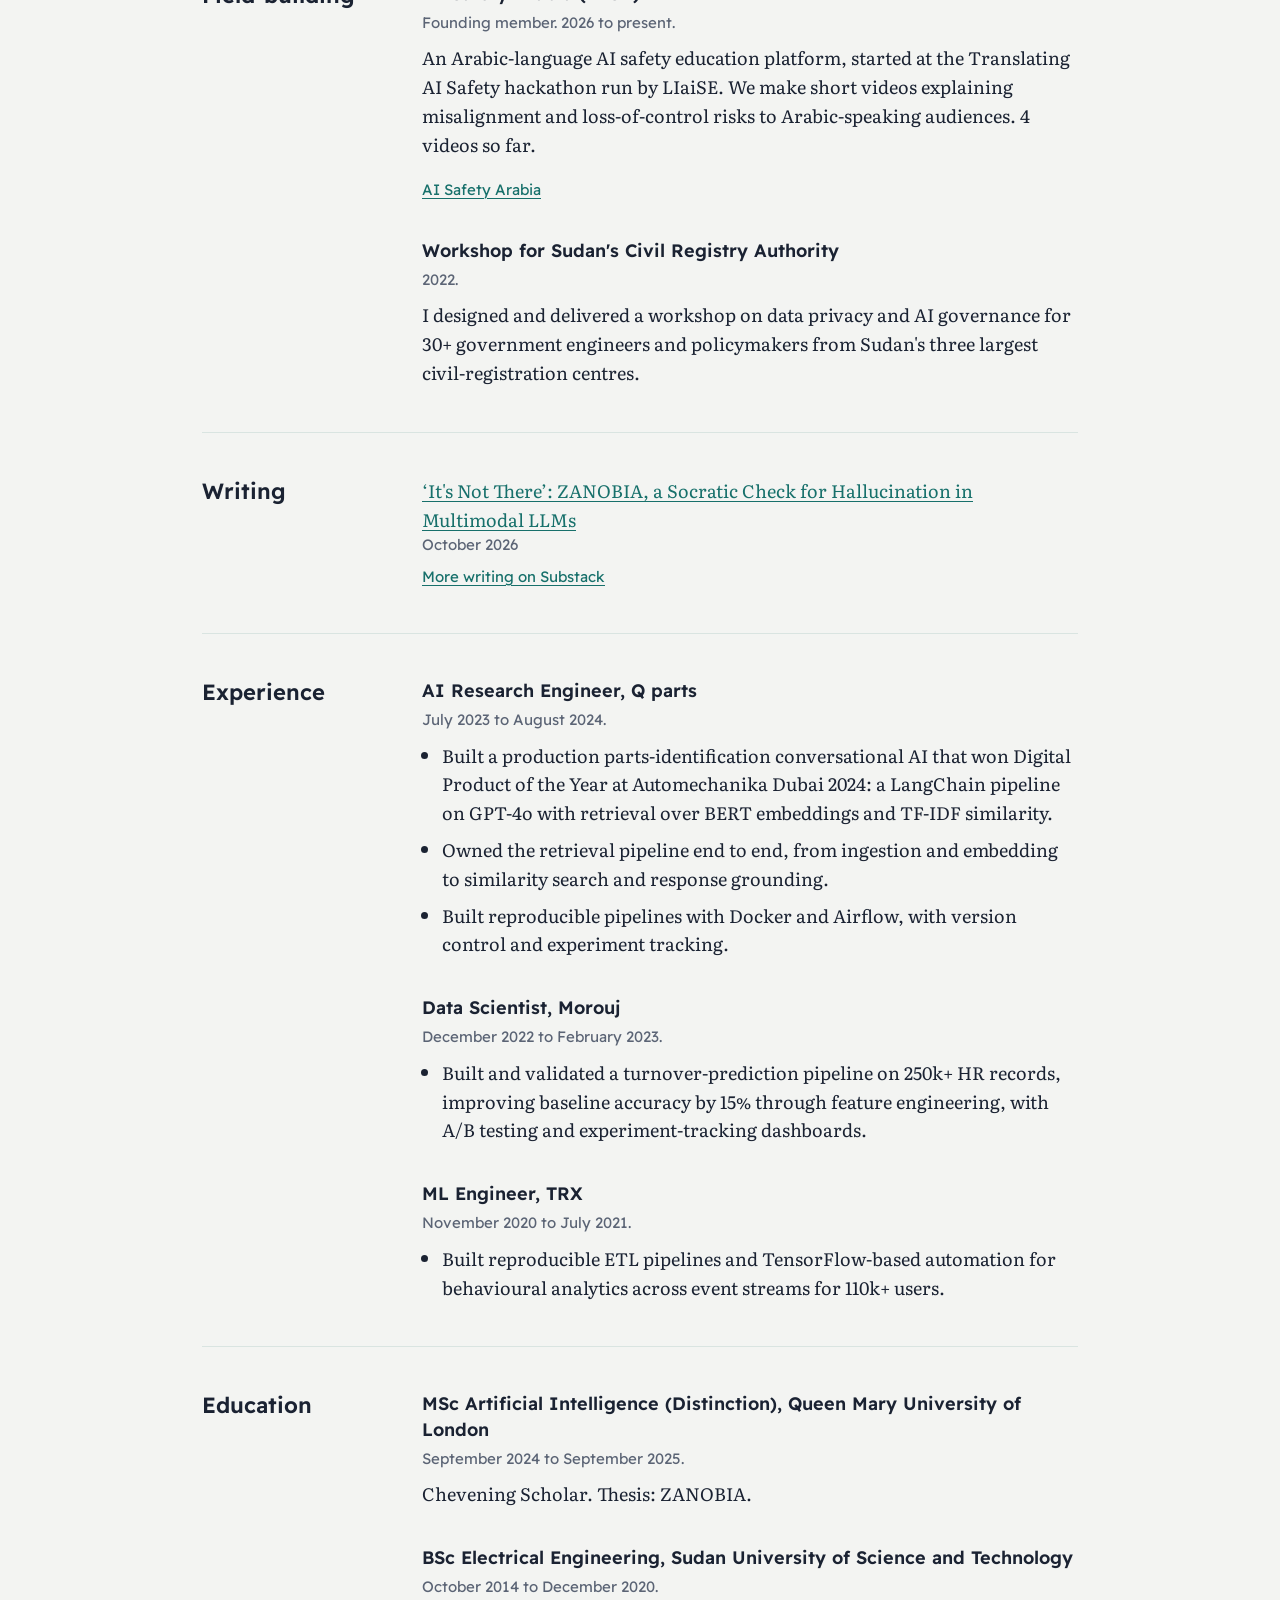
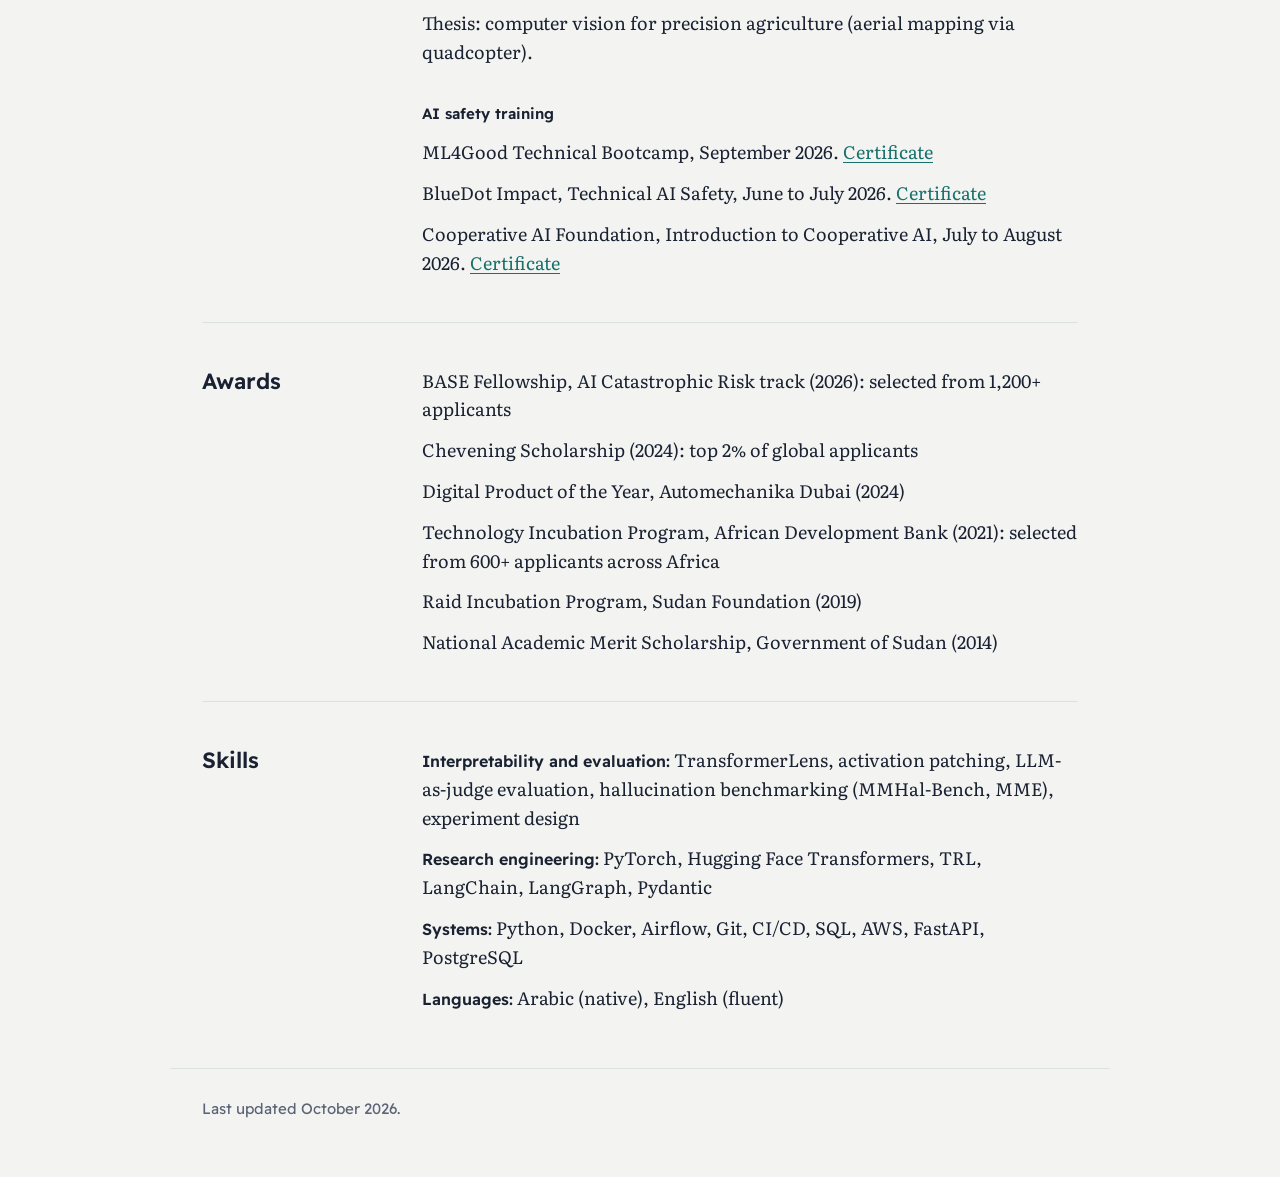
==== commit 0ef9bb06: "Redesign site around activation-grid hero; correct all content Rebuild index.html as a two-column ac" ====
--- a/index.html
+++ b/index.html
@@ -1,935 +1,393 @@
 <!DOCTYPE html>
 <html lang="en">
 <head>
-    <meta charset="UTF-8">
-    <meta name="viewport" content="width=device-width, initial-scale=1.0">
-    <title>Mohammed Mohammed - AI Research Engineer</title>
-    <style>
-        * {
-            margin: 0;
-            padding: 0;
-            box-sizing: border-box;
-        }
-
-        :root {
-            --bg-primary: #0a0a0a;
-            --bg-secondary: #1a1a1a;
-            --text-primary: #ffffff;
-            --text-secondary: #a0a0a0;
-            --accent: #00d4ff;
-            --accent-dim: rgba(0, 212, 255, 0.1);
-        }
-
-        body {
-            font-family: -apple-system, BlinkMacSystemFont, 'Segoe UI', 'Inter', sans-serif;
-            background: var(--bg-primary);
-            color: var(--text-primary);
-            line-height: 1.6;
-            overflow-x: hidden;
-        }
-
-        /* Navigation */
-        nav {
-            position: sticky;
-            top: 0;
-            background: rgba(10, 10, 10, 0.95);
-            backdrop-filter: blur(10px);
-            border-bottom: 1px solid rgba(255, 255, 255, 0.1);
-            z-index: 1000;
-            padding: 1rem 0;
-        }
-
-        .nav-container {
-            max-width: 900px;
-            margin: 0 auto;
-            padding: 0 2rem;
-            display: flex;
-            justify-content: space-between;
-            align-items: center;
-        }
-
-        .nav-logo {
-            font-weight: 600;
-            font-size: 1.1rem;
-            color: var(--text-primary);
-        }
-
-        .nav-links {
-            display: flex;
-            gap: 2rem;
-            list-style: none;
-        }
-
-        .nav-links a {
-            color: var(--text-secondary);
-            text-decoration: none;
-            font-size: 0.95rem;
-            transition: color 0.3s ease;
-        }
-
-        .nav-links a:hover {
-            color: var(--accent);
-        }
-
-        .nav-toggle {
-            display: none;
-            background: none;
-            border: none;
-            color: var(--text-primary);
-            font-size: 1.5rem;
-            cursor: pointer;
-        }
-
-        .container {
-            max-width: 900px;
-            margin: 0 auto;
-            padding: 0 2rem;
-        }
-
-        /* Header */
-        header {
-            padding: 4rem 0 3rem;
-            border-bottom: 1px solid rgba(255, 255, 255, 0.1);
-        }
-
-        .header-content {
-            display: flex;
-            justify-content: space-between;
-            align-items: center;
-            flex-wrap: wrap;
-            gap: 2rem;
-        }
-
-        h1 {
-            font-size: 2.5rem;
-            font-weight: 700;
-            letter-spacing: -0.02em;
-            background: linear-gradient(135deg, var(--text-primary) 0%, var(--accent) 100%);
-            -webkit-background-clip: text;
-            -webkit-text-fill-color: transparent;
-            background-clip: text;
-        }
-
-        .tagline {
-            font-size: 1.1rem;
-            color: var(--text-secondary);
-            margin-top: 0.5rem;
-        }
-
-        .contact-links {
-            display: flex;
-            gap: 1.5rem;
-            flex-wrap: wrap;
-        }
-
-        .contact-links a {
-            color: var(--text-secondary);
-            text-decoration: none;
-            font-size: 0.95rem;
-            transition: color 0.3s ease;
-            display: flex;
-            align-items: center;
-            gap: 0.5rem;
-        }
-
-        .contact-links a:hover {
-            color: var(--accent);
-        }
-
-        /* Section */
-        section {
-            padding: 4rem 0;
-            border-bottom: 1px solid rgba(255, 255, 255, 0.05);
-            animation: fadeIn 0.6s ease-out;
-        }
-
-        section:last-child {
-            border-bottom: none;
-        }
-
-        @keyframes fadeIn {
-            from {
-                opacity: 0;
-                transform: translateY(20px);
-            }
-            to {
-                opacity: 1;
-                transform: translateY(0);
-            }
-        }
-
-        .section-title {
-            font-size: 1.8rem;
-            font-weight: 600;
-            margin-bottom: 2rem;
-            color: var(--text-primary);
-            display: flex;
-            align-items: center;
-            gap: 1rem;
-        }
-
-        .section-title::before {
-            content: '';
-            width: 4px;
-            height: 28px;
-            background: var(--accent);
-            border-radius: 2px;
-        }
-
-        /* About */
-        .about-text {
-            font-size: 1.1rem;
-            color: var(--text-secondary);
-            line-height: 1.8;
-            max-width: 800px;
-        }
-
-        .highlight {
-            color: var(--text-primary);
-            font-weight: 500;
-        }
-
-        /* Research & Publications */
-        .publication {
-            background: var(--bg-secondary);
-            padding: 2rem;
-            border-radius: 12px;
-            margin-bottom: 1.5rem;
-            border: 1px solid rgba(255, 255, 255, 0.05);
-            transition: transform 0.3s ease, border-color 0.3s ease;
-        }
-
-        .publication:hover {
-            transform: translateY(-4px);
-            border-color: var(--accent);
-        }
-
-        .pub-title {
-            font-size: 1.2rem;
-            font-weight: 600;
-            color: var(--text-primary);
-            margin-bottom: 0.8rem;
-            line-height: 1.4;
-        }
-
-        .pub-meta {
-            color: var(--accent);
-            font-size: 0.9rem;
-            margin-bottom: 0.8rem;
-        }
-
-        .pub-description {
-            color: var(--text-secondary);
-            font-size: 0.95rem;
-            line-height: 1.6;
-        }
-
-        .pub-links {
-            margin-top: 1rem;
-            display: flex;
-            gap: 1rem;
-        }
-
-        .pub-link {
-            color: var(--accent);
-            text-decoration: none;
-            font-size: 0.9rem;
-            padding: 0.4rem 1rem;
-            border: 1px solid var(--accent);
-            border-radius: 6px;
-            transition: background 0.3s ease;
-        }
-
-        .pub-link:hover {
-            background: var(--accent-dim);
-        }
-
-        /* Projects */
-        .projects-grid {
-            display: grid;
-            grid-template-columns: repeat(auto-fit, minmax(280px, 1fr));
-            gap: 1.5rem;
-        }
-
-        .project-card {
-            background: var(--bg-secondary);
-            padding: 2rem;
-            border-radius: 12px;
-            border: 1px solid rgba(255, 255, 255, 0.05);
-            transition: transform 0.3s ease, border-color 0.3s ease;
-            display: flex;
-            flex-direction: column;
-        }
-
-        .project-card:hover {
-            transform: translateY(-4px);
-            border-color: var(--accent);
-        }
-
-        .project-icon {
-            font-size: 2rem;
-            margin-bottom: 1rem;
-        }
-
-        .project-title {
-            font-size: 1.2rem;
-            font-weight: 600;
-            color: var(--text-primary);
-            margin-bottom: 0.8rem;
-        }
-
-        .project-description {
-            color: var(--text-secondary);
-            font-size: 0.95rem;
-            line-height: 1.6;
-            margin-bottom: 1rem;
-            flex-grow: 1;
-        }
-
-        .project-tags {
-            display: flex;
-            flex-wrap: wrap;
-            gap: 0.5rem;
-            margin-bottom: 1rem;
-        }
-
-        .project-tag {
-            background: var(--accent-dim);
-            color: var(--accent);
-            padding: 0.3rem 0.7rem;
-            border-radius: 4px;
-            font-size: 0.8rem;
-            border: 1px solid rgba(0, 212, 255, 0.2);
-        }
-
-        .project-links {
-            display: flex;
-            gap: 1rem;
-        }
-
-        .project-link {
-            color: var(--text-secondary);
-            text-decoration: none;
-            font-size: 0.9rem;
-            transition: color 0.3s ease;
-        }
-
-        .project-link:hover {
-            color: var(--accent);
-        }
-
-        /* Blog */
-        .blog-posts {
-            display: grid;
-            gap: 2rem;
-        }
-
-        .blog-post {
-            background: var(--bg-secondary);
-            padding: 2rem;
-            border-radius: 12px;
-            border: 1px solid rgba(255, 255, 255, 0.05);
-            transition: transform 0.3s ease, border-color 0.3s ease;
-        }
-
-        .blog-post:hover {
-            transform: translateY(-4px);
-            border-color: var(--accent);
-        }
-
-        .blog-header {
-            display: flex;
-            justify-content: space-between;
-            align-items: flex-start;
-            margin-bottom: 1rem;
-            flex-wrap: wrap;
-            gap: 1rem;
-        }
-
-        .blog-title {
-            font-size: 1.3rem;
-            font-weight: 600;
-            color: var(--text-primary);
-            margin-bottom: 0.5rem;
-        }
-
-        .blog-date {
-            color: var(--text-secondary);
-            font-size: 0.9rem;
-        }
-
-        .blog-excerpt {
-            color: var(--text-secondary);
-            font-size: 0.95rem;
-            line-height: 1.6;
-            margin-bottom: 1rem;
-        }
-
-        .blog-read-more {
-            color: var(--accent);
-            text-decoration: none;
-            font-size: 0.95rem;
-            display: inline-flex;
-            align-items: center;
-            gap: 0.5rem;
-            transition: gap 0.3s ease;
-        }
-
-        .blog-read-more:hover {
-            gap: 1rem;
-        }
-
-        /* Experience */
-        .experience-item {
-            margin-bottom: 3rem;
-            padding-left: 2rem;
-            border-left: 2px solid rgba(255, 255, 255, 0.1);
-            position: relative;
-        }
-
-        .experience-item::before {
-            content: '';
-            position: absolute;
-            left: -6px;
-            top: 0;
-            width: 10px;
-            height: 10px;
-            background: var(--accent);
-            border-radius: 50%;
-        }
-
-        .exp-header {
-            display: flex;
-            justify-content: space-between;
-            align-items: flex-start;
-            margin-bottom: 1rem;
-            flex-wrap: wrap;
-            gap: 0.5rem;
-        }
-
-        .exp-title {
-            font-size: 1.2rem;
-            font-weight: 600;
-            color: var(--text-primary);
-        }
-
-        .exp-company {
-            color: var(--accent);
-            font-size: 1rem;
-        }
-
-        .exp-date {
-            color: var(--text-secondary);
-            font-size: 0.9rem;
-        }
-
-        .exp-achievements {
-            list-style: none;
-            margin-top: 1rem;
-        }
-
-        .exp-achievements li {
-            color: var(--text-secondary);
-            margin-bottom: 0.7rem;
-            padding-left: 1.5rem;
-            position: relative;
-            font-size: 0.95rem;
-        }
-
-        .exp-achievements li::before {
-            content: '▹';
-            position: absolute;
-            left: 0;
-            color: var(--accent);
-        }
-
-        /* Skills */
-        .skills-grid {
-            display: grid;
-            grid-template-columns: repeat(auto-fit, minmax(250px, 1fr));
-            gap: 2rem;
-        }
-
-        .skill-category {
-            background: var(--bg-secondary);
-            padding: 1.5rem;
-            border-radius: 8px;
-            border: 1px solid rgba(255, 255, 255, 0.05);
-        }
-
-        .skill-category h3 {
-            color: var(--accent);
-            font-size: 1rem;
-            margin-bottom: 1rem;
-            font-weight: 600;
-        }
-
-        .skill-tags {
-            display: flex;
-            flex-wrap: wrap;
-            gap: 0.5rem;
-        }
-
-        .skill-tag {
-            background: var(--accent-dim);
-            color: var(--text-primary);
-            padding: 0.4rem 0.9rem;
-            border-radius: 6px;
-            font-size: 0.85rem;
-            border: 1px solid rgba(0, 212, 255, 0.2);
-        }
-
-        /* Awards */
-        .awards-list {
-            list-style: none;
-        }
-
-        .award-item {
-            background: var(--bg-secondary);
-            padding: 1.5rem;
-            border-radius: 8px;
-            margin-bottom: 1rem;
-            border-left: 3px solid var(--accent);
-            font-size: 0.95rem;
-            color: var(--text-secondary);
-        }
-
-        /* Education */
-        .education-item {
-            background: var(--bg-secondary);
-            padding: 2rem;
-            border-radius: 12px;
-            margin-bottom: 1.5rem;
-            border: 1px solid rgba(255, 255, 255, 0.05);
-        }
-
-        .edu-header {
-            display: flex;
-            justify-content: space-between;
-            align-items: flex-start;
-            margin-bottom: 1rem;
-            flex-wrap: wrap;
-            gap: 0.5rem;
-        }
-
-        .edu-degree {
-            font-size: 1.2rem;
-            font-weight: 600;
-            color: var(--text-primary);
-        }
-
-        .edu-school {
-            color: var(--accent);
-            font-size: 1rem;
-            margin-top: 0.3rem;
-        }
-
-        .edu-date {
-            color: var(--text-secondary);
-            font-size: 0.9rem;
-        }
-
-        .edu-details {
-            color: var(--text-secondary);
-            font-size: 0.95rem;
-            line-height: 1.6;
-        }
-
-        .edu-details li {
-            margin-bottom: 0.5rem;
-        }
-
-        /* Footer */
-        footer {
-            padding: 3rem 0;
-            text-align: center;
-            color: var(--text-secondary);
-            font-size: 0.9rem;
-        }
-
-        /* Responsive */
-        @media (max-width: 768px) {
-            .nav-links {
-                display: none;
-                flex-direction: column;
-                position: absolute;
-                top: 100%;
-                left: 0;
-                right: 0;
-                background: var(--bg-primary);
-                border-bottom: 1px solid rgba(255, 255, 255, 0.1);
-                padding: 1rem 2rem;
-                gap: 1rem;
-            }
-
-            .nav-links.active {
-                display: flex;
-            }
-
-            .nav-toggle {
-                display: block;
-            }
-
-            h1 {
-                font-size: 2rem;
-            }
-
-            .section-title {
-                font-size: 1.5rem;
-            }
-
-            .header-content {
-                flex-direction: column;
-                align-items: flex-start;
-            }
-
-            .exp-header, .edu-header, .blog-header {
-                flex-direction: column;
-            }
-
-            .skills-grid, .projects-grid {
-                grid-template-columns: 1fr;
-            }
-        }
-    </style>
+<meta charset="UTF-8">
+<meta name="viewport" content="width=device-width, initial-scale=1.0">
+<title>Mohammed Esamaldin, AI safety researcher</title>
+<meta name="description" content="AI safety researcher building cheap monitors that read model internals to detect misalignment in open-weight models. BASE Fellow and Chevening Scholar, based in London.">
+
+<meta property="og:title" content="Mohammed Esamaldin, AI safety researcher">
+<meta property="og:description" content="AI safety researcher building cheap monitors that read model internals to detect misalignment in open-weight models. BASE Fellow and Chevening Scholar, based in London.">
+<meta property="og:url" content="https://mohammedesamaldin.github.io/">
+<meta property="og:type" content="website">
+<meta property="og:image" content="https://mohammedesamaldin.github.io/assets/og.png">
+<meta name="twitter:card" content="summary_large_image">
+
+<link rel="icon" href="assets/favicon.svg" type="image/svg+xml">
+<link rel="icon" href="assets/favicon-32.png" sizes="32x32" type="image/png">
+
+<link rel="preconnect" href="https://fonts.googleapis.com">
+<link rel="preconnect" href="https://fonts.gstatic.com" crossorigin>
+<link rel="stylesheet" href="https://fonts.googleapis.com/css2?family=Readex+Pro:wght@400;600&family=Literata:ital,wght@0,400;0,600;1,400&display=swap">
+<link rel="stylesheet" href="assets/site.css">
+<script>document.documentElement.className += " js";</script>
 </head>
 <body>
-    <nav>
-        <div class="nav-container">
-            <div class="nav-logo">MM</div>
-            <button class="nav-toggle" onclick="toggleNav()">☰</button>
-            <ul class="nav-links" id="navLinks">
-                <li><a href="#about">About</a></li>
-                <li><a href="#research">Research</a></li>
-                <li><a href="#projects">Projects</a></li>
-                <li><a href="#blog">Blog</a></li>
-                <li><a href="#experience">Experience</a></li>
-                <li><a href="#education">Education</a></li>
-            </ul>
-        </div>
-    </nav>
-
-    <div class="container">
-        <header>
-            <div class="header-content">
-                <div>
-                    <h1>Mohammed Mohammed</h1>
-                    <p class="tagline">AI Research Engineer • MSc AI Candidate @ QMUL</p>
-                </div>
-                <div class="contact-links">
-                    <a href="mailto:mohammedesam.mem@gmail.com">✉ Email</a>
-                    <a href="tel:+447931941876">📞 +44 7931 941876</a>
-                    <a href="https://github.com/MohammedEsamaldin" target="_blank">💻 GitHub</a>
-                    <a href="https://scholar.google.com/yourusername" target="_blank">📚 Scholar</a>
-                    <a href="https://www.linkedin.com/in/mohammed-esamaldin-55826212a/" target="_blank"><i class="fab fa-linkedin"></i> LinkedIn</a>
-                    <!-- <a href= target="_blank"> LinkedIn</a> -->
-                </div>
-            </div>
-        </header>
-
-        <section id="about">
-            <h2 class="section-title">About</h2>
-            <p class="about-text">
-                I'm a <span class="highlight">Research Engineer</span> specializing in machine learning and intelligent agent systems. Currently pursuing an MSc in Artificial Intelligence at Queen Mary University of London, I focus on developing novel architectures for <span class="highlight">multimodal reasoning, hallucination mitigation, and self-improving models</span>. My work bridges foundational ML research with applied automation systems, and I'm passionate about making AI systems more reliable and trustworthy. As a Chevening Scholar, I'm exploring opportunities in PhD programs and research-focused roles where I can contribute to advancing the field of artificial intelligence.
-            </p>
-        </section>
-
-        <section id="research">
-            <h2 class="section-title">Research & Publications</h2>
-            
-            <div class="publication">
-                <h3 class="pub-title">ZANOBIA: A Socratic Framework for Bidirectional Detection and Mitigation of Hallucinations in Multimodal LLMs</h3>
-                <p class="pub-meta">Mohammed, M. (2025) • MSc Thesis • Preprint</p>
-                <p class="pub-description">
-                    Developed a novel method for hallucination detection and correction in multimodal models using Socratic self-play, achieving 20% factuality improvement over HALC baseline on MMHal-Bench. The framework introduces bidirectional verification mechanisms that enable models to self-correct through iterative questioning.
-                </p>
-                <div class="pub-links">
-                    <a href="#" class="pub-link">📄 Paper</a>
-                    <a href="#" class="pub-link">💻 Code</a>
-                </div>
-            </div>
-
-            <div class="publication">
-                <h3 class="pub-title">Defensive AI Governance for Fragile States: A Sovereignty-First Framework for Sudan</h3>
-                <p class="pub-meta">Mohammed, M. (2025)</p>
-                <p class="pub-description">
-                    Proposed a sovereignty-first framework for responsible AI deployment in fragile contexts, addressing unique challenges in AI governance for developing nations. The framework emphasizes local capacity building, data sovereignty, and context-appropriate regulation.
-                </p>
-                <div class="pub-links">
-                    <a href="#" class="pub-link">📄 Paper</a>
-                </div>
-            </div>
-        </section>
-
-        <section id="projects">
-            <h2 class="section-title">Projects</h2>
-            <div class="projects-grid">
-                <div class="project-card">
-                    <div class="project-icon">🤖</div>
-                    <h3 class="project-title">Multi-Agent Planning System</h3>
-                    <p class="project-description">
-                        Autonomous task planning and reasoning system using LLaMA 3.1 and GPT-4, enabling complex multi-step problem solving through agent collaboration.
-                    </p>
-                    <div class="project-tags">
-                        <span class="project-tag">LLaMA 3.1</span>
-                        <span class="project-tag">GPT-4</span>
-                        <span class="project-tag">LangChain</span>
-                    </div>
-                    <div class="project-links">
-                        <a href="#" class="project-link">GitHub →</a>
-                        <a href="#" class="project-link">Demo →</a>
-                    </div>
-                </div>
-
-                <div class="project-card">
-                    <div class="project-icon">🔍</div>
-                    <h3 class="project-title">Hallucination Detection Pipeline</h3>
-                    <p class="project-description">
-                        Production-ready pipeline for detecting and mitigating hallucinations in large language models, with focus on factual consistency.
-                    </p>
-                    <div class="project-tags">
-                        <span class="project-tag">PyTorch</span>
-                        <span class="project-tag">Transformers</span>
-                        <span class="project-tag">NLP</span>
-                    </div>
-                    <div class="project-links">
-                        <a href="#" class="project-link">GitHub →</a>
-                    </div>
-                </div>
-
-                <div class="project-card">
-                    <div class="project-icon">📊</div>
-                    <h3 class="project-title">Employee Turnover Prediction</h3>
-                    <p class="project-description">
-                        ML system for predicting employee turnover with 15% improved accuracy, processing 250K+ HR records with advanced feature engineering.
-                    </p>
-                    <div class="project-tags">
-                        <span class="project-tag">Scikit-learn</span>
-                        <span class="project-tag">Pandas</span>
-                        <span class="project-tag">XGBoost</span>
-                    </div>
-                    <div class="project-links">
-                        <a href="#" class="project-link">GitHub →</a>
-                    </div>
-                </div>
-
-                <div class="project-card">
-                    <div class="project-icon">⚡</div>
-                    <h3 class="project-title">Automated Data Cleaning Pipeline</h3>
-                    <p class="project-description">
-                        GPT-4 powered data cleaning system reducing processing latency by 90%, deployed on scalable infrastructure with Airflow orchestration.
-                    </p>
-                    <div class="project-tags">
-                        <span class="project-tag">GPT-4</span>
-                        <span class="project-tag">Airflow</span>
-                        <span class="project-tag">PostgreSQL</span>
-                    </div>
-                    <div class="project-links">
-                        <a href="#" class="project-link">GitHub →</a>
-                    </div>
-                </div>
-            </div>
-        </section>
-
-        <section id="blog">
-            <h2 class="section-title">Blog</h2>
-            <div class="blog-posts">
-                <article class="blog-post">
-                    <div class="blog-header">
-                        <div>
-                            <h3 class="blog-title">Understanding Hallucinations in Multimodal LLMs</h3>
-                            <p class="blog-date">November 2024</p>
-                        </div>
-                    </div>
-                    <p class="blog-excerpt">
-                        Exploring the challenges of factual consistency in vision-language models and introducing the ZANOBIA framework for detection and mitigation. This post discusses the theoretical foundations and practical implications of hallucination in AI systems.
-                    </p>
-                    <a href="blog/new_post.html" class="blog-read-more">Read more →</a>
-                </article>
-
-                <article class="blog-post">
-                    <div class="blog-header">
-                        <div>
-                            <h3 class="blog-title">Building Multi-Agent Systems: Lessons from Production</h3>
-                            <p class="blog-date">October 2024</p>
-                        </div>
-                    </div>
-                    <p class="blog-excerpt">
-                        Practical insights from designing and deploying autonomous multi-agent architectures at scale. Key takeaways on prompting strategies, model orchestration, and handling edge cases in real-world applications.
-                    </p>
-                    <a href="#" class="blog-read-more">Read more →</a>
-                </article>
-
-                <article class="blog-post">
-                    <div class="blog-header">
-                        <div>
-                            <h3 class="blog-title">AI Governance in Fragile States: A New Framework</h3>
-                            <p class="blog-date">September 2024</p>
-                        </div>
-                    </div>
-                    <p class="blog-excerpt">
-                        Why standard AI governance frameworks fail in fragile contexts and how a sovereignty-first approach can enable responsible AI deployment in developing nations. Drawing from case studies in Sudan and similar contexts.
-                    </p>
-                    <a href="#" class="blog-read-more">Read more →</a>
-                </article>
-            </div>
-        </section>
-
-        <section id="experience">
-            <h2 class="section-title">Experience</h2>
-            
-            <div class="experience-item">
-                <div class="exp-header">
-                    <div>
-                        <div class="exp-title">AI Research Engineer</div>
-                        <div class="exp-company">Q parts</div>
-                    </div>
-                    <div class="exp-date">July 2023 - August 2024</div>
-                </div>
-                <ul class="exp-achievements">
-                    <li>Designed and implemented multi-agent architectures (LLaMA 3.1 + GPT-4) for autonomous task planning and reasoning, contributing to research on agentic automation</li>
-                    <li>Conducted rigorous experiments on prompting strategies, hallucination mitigation, and multi-model reasoning pipelines</li>
-                    <li>Automated data cleaning workflows with GPT-4 + LangChain, achieving 90% latency reduction in production</li>
-                    <li>Deployed research prototypes to production using scalable distributed pipelines (Airflow, dbt, PostgreSQL)</li>
-                </ul>
-            </div>
-
-            <div class="experience-item">
-                <div class="exp-header">
-                    <div>
-                        <div class="exp-title">Data Scientist</div>
-                        <div class="exp-company">Morouj</div>
-                    </div>
-                    <div class="exp-date">December 2022 - February 2023</div>
-                </div>
-                <ul class="exp-achievements">
-                    <li>Developed ML models to predict employee turnover with 15% better accuracy than baseline</li>
-                    <li>Performed extensive EDA and feature engineering on 250K+ HR records</li>
-                    <li>Built a comprehensive experimentation framework to test sampling, cross-validation, and hyperparameter tuning strategies</li>
-                    <li>Collaborated with cross-functional teams to develop explainable models and scalable ML pipelines</li>
-                </ul>
-            </div>
-
-            <div class="experience-item">
-                <div class="exp-header">
-                    <div>
-                        <div class="exp-title">ML Engineer</div>
-                        <div class="exp-company">TRX</div>
-                    </div>
-                    <div class="exp-date">November 2020 - July 2021</div>
-                </div>
-                <ul class="exp-achievements">
-                    <li>Built ML-powered automation tools in TensorFlow, reducing 30+ hours of manual work monthly</li>
-                    <li>Designed and deployed an ML pipeline for processing behavioral data from 110K+ users</li>
-                    <li>Created Python-based ML tools enabling non-technical teams to run model inferences independently</li>
-                </ul>
-            </div>
-        </section>
-
-        <section id="education">
-            <h2 class="section-title">Education</h2>
-            
-            <div class="education-item">
-                <div class="edu-header">
-                    <div>
-                        <div class="edu-degree">MSc Artificial Intelligence</div>
-                        <div class="edu-school">Queen Mary University of London (QMUL)</div>
-                    </div>
-                    <div class="edu-date">September 2024 - September 2025</div>
-                </div>
-                <div class="edu-details">
-                    <ul>
-                        <li><strong>Thesis:</strong> "ZANOBIA: A Socratic Framework for Bidirectional Detection and Mitigation of Hallucinations in Multimodal LLMs"</li>
-                        <li><strong>Research areas:</strong> Foundation Models, Multimodal Reasoning, Agentic Automation, Hallucination Mitigation</li>
-                        <li><strong>Award:</strong> Chevening Scholarship (global top 2%)</li>
-                    </ul>
-                </div>
-            </div>
-
-            <div class="education-item">
-                <div class="edu-header">
-                    <div>
-                        <div class="edu-degree">BSc Electrical Engineering</div>
-                        <div class="edu-school">Sudan University of Science and Technology</div>
-                    </div>
-                    <div class="edu-date">October 2014 - December 2020</div>
-                </div>
-                <div class="edu-details">
-                    <ul>
-                        <li><strong>Relevant modules:</strong> Signal Processing, Artificial Neural Networks, Calculus, Control Systems</li>
-                    </ul>
-                </div>
-            </div>
-        </section>
-
-        <section id="skills">
-            <h2 class="section-title">Skills</h2>
-            <div class="skills-grid">
-                <div class="skill-category">
-                    <h3>ML/AI</h3>
-                    <div class="skill-tags">
-                        <span class="skill-tag">PyTorch</span>
-                        <span class="skill-tag">TensorFlow</span>
-                        <span class="skill-tag">VLM/LLM</span>
-                        <span class="skill-tag">Foundation Models</span>
-                        <span class="skill-tag">Computer Vision</span>
-                    </div>
-                </div>
-                <div class="skill-category">
-                    <h3>Research Tools</h3>
-                    <div class="skill-tags">
-                        <span class="skill-tag">Hugging Face</span>
-                        <span class="skill-tag">Weights & Biases</span>
-                        <span class="skill-tag">NumPy</span>
-                        <span class="skill-tag">Pandas</span>
-                        <span class="skill-tag">Matplotlib</span>
-                    </div>
-                </div>
-                <div class="skill-category">
-                    <h3>Engineering</h3>
-                    <div class="skill-tags">
-                        <span class="skill-tag">Python</span>
-                        <span class="skill-tag">Bash</span>
-                        <span class="skill-tag">AWS</span>
-                        <span class="skill-tag">GCP</span>
-                        <span class="skill-tag">Distributed Training</span>
-                    </div>
-                </div>
-            </div>
-        </section>
-
-        <section id="awards">
-            <h2 class="section-title">Awards & Recognition</h2>
-            <ul class="awards-list">
-                <li class="award-item">🏆 Chevening Scholarship (global top 2%) for leading impactful project in AI</li>
-                <li class="award-item">🥇 Digital Product of the Year, Automechanika Dubai 2024</li>
-                <li class="award-item">📝 Author of 2 AI research papers (Model hallucination, AI governance)</li>
-            </ul>
-        </section>
-
-        <footer>
-            <p>© 2025 Mohammed Mohammed. Built with passion for AI research.</p>
-        </footer>
-    </div>
-
-    <script>
-        function toggleNav() {
-            const navLinks = document.getElementById('navLinks');
-            navLinks.classList.toggle('active');
-        }
-
-        // Smooth scrolling for navigation links
-        document.querySelectorAll('a[href^="#"]').forEach(anchor => {
-            anchor.addEventListener('click', function (e) {
-                e.preventDefault();
-                const target = document.querySelector(this.getAttribute('href'));
-                if (target) {
-                    target.scrollIntoView({ behavior: 'smooth', block: 'start' });
-                    // Close mobile menu if open
-                    document.getElementById('navLinks').classList.remove('active');
-                }
-            });
-        });
-    </script>
+
+<nav class="nav">
+  <div class="nav-inner">
+    <button class="nav-toggle" id="navToggle" aria-expanded="false" aria-controls="navList">Menu</button>
+    <ul id="navList">
+      <li><a href="#about">About</a></li>
+      <li><a href="#now">Now</a></li>
+      <li><a href="#research">Research</a></li>
+      <li><a href="#field-building">Field-building</a></li>
+      <li><a href="#writing">Writing</a></li>
+      <li><a href="#experience">Experience</a></li>
+      <li><a href="#education">Education</a></li>
+      <li><a href="assets/Mohammed_Esamaldin_CV.pdf">CV</a></li>
+    </ul>
+  </div>
+</nav>
+
+<main class="shell">
+
+  <header class="hero">
+    <div>
+      <h1>Mohammed Esamaldin</h1>
+      <p class="name-ar" lang="ar" dir="rtl">محمد عصام الدين</p>
+      <p class="statement">I build cheap monitors that read a model's internals to catch misalignment before it shows in behaviour, for the open-weight models that low-resource communities actually deploy.</p>
+      <p class="credentials">AI safety researcher in London. BASE Fellow and Chevening Scholar.</p>
+      <ul class="hero-links">
+        <li><a href="mailto:mohammedesam.mem@gmail.com">Email</a></li>
+        <li><a href="assets/Mohammed_Esamaldin_CV.pdf">CV</a></li>
+        <li><a href="https://github.com/MohammedEsamaldin">GitHub</a></li>
+        <li><a href="https://www.linkedin.com/in/mohammed-esamaldin-55826212a/">LinkedIn</a></li>
+        <li><a href="https://mohammedesamaldin.substack.com/">Substack</a></li>
+      </ul>
+    </div>
+
+    <figure class="figure">
+      <svg viewBox="0 0 360 300" role="img" aria-label="How a fact moves through Pythia-1.4B: picked up at the subject early, held in the middle layers, and handed to the last token late. From my activation-patching experiments." xmlns="http://www.w3.org/2000/svg">
+                <text class="grid-label" x="32" y="20" text-anchor="end">late</text>
+                <text class="grid-label" x="32" y="241" text-anchor="end">early</text>
+                <rect class="cell" data-step="3" style="--d:0ms" x="38" y="228" width="37" height="17"/>
+                <rect class="cell" data-step="0" style="--d:0ms" x="78" y="228" width="37" height="17"/>
+                <rect class="cell" data-step="0" style="--d:0ms" x="118" y="228" width="37" height="17"/>
+                <rect class="cell" data-step="0" style="--d:0ms" x="158" y="228" width="37" height="17"/>
+                <rect class="cell" data-step="0" style="--d:0ms" x="198" y="228" width="37" height="17"/>
+                <rect class="cell" data-step="0" style="--d:0ms" x="238" y="228" width="37" height="17"/>
+                <rect class="cell" data-step="0" style="--d:0ms" x="278" y="228" width="37" height="17"/>
+                <rect class="cell" data-step="0" style="--d:0ms" x="318" y="228" width="37" height="17"/>
+                <rect class="cell" data-step="1" style="--d:114ms" x="38" y="208" width="37" height="17"/>
+                <rect class="cell" data-step="2" style="--d:114ms" x="78" y="208" width="37" height="17"/>
+                <rect class="cell" data-step="0" style="--d:114ms" x="118" y="208" width="37" height="17"/>
+                <rect class="cell" data-step="0" style="--d:114ms" x="158" y="208" width="37" height="17"/>
+                <rect class="cell" data-step="0" style="--d:114ms" x="198" y="208" width="37" height="17"/>
+                <rect class="cell" data-step="0" style="--d:114ms" x="238" y="208" width="37" height="17"/>
+                <rect class="cell" data-step="0" style="--d:114ms" x="278" y="208" width="37" height="17"/>
+                <rect class="cell" data-step="0" style="--d:114ms" x="318" y="208" width="37" height="17"/>
+                <rect class="cell" data-step="0" style="--d:228ms" x="38" y="188" width="37" height="17"/>
+                <rect class="cell" data-step="4" style="--d:228ms" x="78" y="188" width="37" height="17"/>
+                <rect class="cell" data-step="0" style="--d:228ms" x="118" y="188" width="37" height="17"/>
+                <rect class="cell" data-step="0" style="--d:228ms" x="158" y="188" width="37" height="17"/>
+                <rect class="cell" data-step="0" style="--d:228ms" x="198" y="188" width="37" height="17"/>
+                <rect class="cell" data-step="0" style="--d:228ms" x="238" y="188" width="37" height="17"/>
+                <rect class="cell" data-step="0" style="--d:228ms" x="278" y="188" width="37" height="17"/>
+                <rect class="cell" data-step="0" style="--d:228ms" x="318" y="188" width="37" height="17"/>
+                <rect class="cell" data-step="0" style="--d:342ms" x="38" y="168" width="37" height="17"/>
+                <rect class="cell" data-step="4" style="--d:342ms" x="78" y="168" width="37" height="17"/>
+                <rect class="cell" data-step="0" style="--d:342ms" x="118" y="168" width="37" height="17"/>
+                <rect class="cell" data-step="0" style="--d:342ms" x="158" y="168" width="37" height="17"/>
+                <rect class="cell" data-step="0" style="--d:342ms" x="198" y="168" width="37" height="17"/>
+                <rect class="cell" data-step="0" style="--d:342ms" x="238" y="168" width="37" height="17"/>
+                <rect class="cell" data-step="0" style="--d:342ms" x="278" y="168" width="37" height="17"/>
+                <rect class="cell" data-step="0" style="--d:342ms" x="318" y="168" width="37" height="17"/>
+                <rect class="cell" data-step="0" style="--d:456ms" x="38" y="148" width="37" height="17"/>
+                <rect class="cell" data-step="4" style="--d:456ms" x="78" y="148" width="37" height="17"/>
+                <rect class="cell" data-step="0" style="--d:456ms" x="118" y="148" width="37" height="17"/>
+                <rect class="cell" data-step="0" style="--d:456ms" x="158" y="148" width="37" height="17"/>
+                <rect class="cell" data-step="0" style="--d:456ms" x="198" y="148" width="37" height="17"/>
+                <rect class="cell" data-step="0" style="--d:456ms" x="238" y="148" width="37" height="17"/>
+                <rect class="cell" data-step="0" style="--d:456ms" x="278" y="148" width="37" height="17"/>
+                <rect class="cell" data-step="0" style="--d:456ms" x="318" y="148" width="37" height="17"/>
+                <rect class="cell" data-step="0" style="--d:570ms" x="38" y="128" width="37" height="17"/>
+                <rect class="cell" data-step="4" style="--d:570ms" x="78" y="128" width="37" height="17"/>
+                <rect class="cell" data-step="0" style="--d:570ms" x="118" y="128" width="37" height="17"/>
+                <rect class="cell" data-step="0" style="--d:570ms" x="158" y="128" width="37" height="17"/>
+                <rect class="cell" data-step="0" style="--d:570ms" x="198" y="128" width="37" height="17"/>
+                <rect class="cell" data-step="0" style="--d:570ms" x="238" y="128" width="37" height="17"/>
+                <rect class="cell" data-step="0" style="--d:570ms" x="278" y="128" width="37" height="17"/>
+                <rect class="cell" data-step="0" style="--d:570ms" x="318" y="128" width="37" height="17"/>
+                <rect class="cell" data-step="0" style="--d:684ms" x="38" y="108" width="37" height="17"/>
+                <rect class="cell" data-step="4" style="--d:684ms" x="78" y="108" width="37" height="17"/>
+                <rect class="cell" data-step="0" style="--d:684ms" x="118" y="108" width="37" height="17"/>
+                <rect class="cell" data-step="0" style="--d:684ms" x="158" y="108" width="37" height="17"/>
+                <rect class="cell" data-step="0" style="--d:684ms" x="198" y="108" width="37" height="17"/>
+                <rect class="cell" data-step="0" style="--d:684ms" x="238" y="108" width="37" height="17"/>
+                <rect class="cell" data-step="0" style="--d:684ms" x="278" y="108" width="37" height="17"/>
+                <rect class="cell" data-step="0" style="--d:684ms" x="318" y="108" width="37" height="17"/>
+                <rect class="cell" data-step="0" style="--d:798ms" x="38" y="88" width="37" height="17"/>
+                <rect class="cell" data-step="3" style="--d:798ms" x="78" y="88" width="37" height="17"/>
+                <rect class="cell" data-step="0" style="--d:798ms" x="118" y="88" width="37" height="17"/>
+                <rect class="cell" data-step="0" style="--d:798ms" x="158" y="88" width="37" height="17"/>
+                <rect class="cell" data-step="0" style="--d:798ms" x="198" y="88" width="37" height="17"/>
+                <rect class="cell" data-step="0" style="--d:798ms" x="238" y="88" width="37" height="17"/>
+                <rect class="cell" data-step="0" style="--d:798ms" x="278" y="88" width="37" height="17"/>
+                <rect class="cell" data-step="1" style="--d:798ms" x="318" y="88" width="37" height="17"/>
+                <rect class="cell" data-step="0" style="--d:912ms" x="38" y="68" width="37" height="17"/>
+                <rect class="cell" data-step="1" style="--d:912ms" x="78" y="68" width="37" height="17"/>
+                <rect class="cell" data-step="0" style="--d:912ms" x="118" y="68" width="37" height="17"/>
+                <rect class="cell" data-step="0" style="--d:912ms" x="158" y="68" width="37" height="17"/>
+                <rect class="cell" data-step="0" style="--d:912ms" x="198" y="68" width="37" height="17"/>
+                <rect class="cell" data-step="0" style="--d:912ms" x="238" y="68" width="37" height="17"/>
+                <rect class="cell" data-step="0" style="--d:912ms" x="278" y="68" width="37" height="17"/>
+                <rect class="cell" data-step="2" style="--d:912ms" x="318" y="68" width="37" height="17"/>
+                <rect class="cell" data-step="0" style="--d:1026ms" x="38" y="48" width="37" height="17"/>
+                <rect class="cell" data-step="0" style="--d:1026ms" x="78" y="48" width="37" height="17"/>
+                <rect class="cell" data-step="0" style="--d:1026ms" x="118" y="48" width="37" height="17"/>
+                <rect class="cell" data-step="0" style="--d:1026ms" x="158" y="48" width="37" height="17"/>
+                <rect class="cell" data-step="0" style="--d:1026ms" x="198" y="48" width="37" height="17"/>
+                <rect class="cell" data-step="0" style="--d:1026ms" x="238" y="48" width="37" height="17"/>
+                <rect class="cell" data-step="0" style="--d:1026ms" x="278" y="48" width="37" height="17"/>
+                <rect class="cell" data-step="4" style="--d:1026ms" x="318" y="48" width="37" height="17"/>
+                <rect class="cell" data-step="0" style="--d:1140ms" x="38" y="28" width="37" height="17"/>
+                <rect class="cell" data-step="0" style="--d:1140ms" x="78" y="28" width="37" height="17"/>
+                <rect class="cell" data-step="0" style="--d:1140ms" x="118" y="28" width="37" height="17"/>
+                <rect class="cell" data-step="0" style="--d:1140ms" x="158" y="28" width="37" height="17"/>
+                <rect class="cell" data-step="0" style="--d:1140ms" x="198" y="28" width="37" height="17"/>
+                <rect class="cell" data-step="0" style="--d:1140ms" x="238" y="28" width="37" height="17"/>
+                <rect class="cell" data-step="0" style="--d:1140ms" x="278" y="28" width="37" height="17"/>
+                <rect class="cell" data-step="4" style="--d:1140ms" x="318" y="28" width="37" height="17"/>
+                <rect class="cell" data-step="0" style="--d:1254ms" x="38" y="8" width="37" height="17"/>
+                <rect class="cell" data-step="0" style="--d:1254ms" x="78" y="8" width="37" height="17"/>
+                <rect class="cell" data-step="0" style="--d:1254ms" x="118" y="8" width="37" height="17"/>
+                <rect class="cell" data-step="0" style="--d:1254ms" x="158" y="8" width="37" height="17"/>
+                <rect class="cell" data-step="0" style="--d:1254ms" x="198" y="8" width="37" height="17"/>
+                <rect class="cell" data-step="0" style="--d:1254ms" x="238" y="8" width="37" height="17"/>
+                <rect class="cell" data-step="0" style="--d:1254ms" x="278" y="8" width="37" height="17"/>
+                <rect class="cell" data-step="4" style="--d:1254ms" x="318" y="8" width="37" height="17"/>
+                <text class="grid-label" x="56.5" y="259" text-anchor="end" transform="rotate(-45 56.5 259)">Brazil</text>
+                <text class="grid-label" x="96.5" y="259" text-anchor="end" transform="rotate(-45 96.5 259)">is</text>
+                <text class="grid-label" x="136.5" y="259" text-anchor="end" transform="rotate(-45 136.5 259)">a</text>
+                <text class="grid-label" x="176.5" y="259" text-anchor="end" transform="rotate(-45 176.5 259)">country</text>
+                <text class="grid-label" x="216.5" y="259" text-anchor="end" transform="rotate(-45 216.5 259)">in</text>
+                <text class="grid-label" x="256.5" y="259" text-anchor="end" transform="rotate(-45 256.5 259)">the</text>
+                <text class="grid-label" x="296.5" y="259" text-anchor="end" transform="rotate(-45 296.5 259)">continent</text>
+                <text class="grid-label" x="336.5" y="259" text-anchor="end" transform="rotate(-45 336.5 259)">of</text>
+              </svg>      <figcaption>How a fact moves through Pythia-1.4B: picked up at the subject early, held in the middle layers, and handed to the last token late. From my activation-patching experiments.</figcaption>
+    </figure>
+  </header>
+
+  <section class="section" id="about">
+    <h2>About</h2>
+    <div class="section-body">
+      <p>I'm an AI safety researcher from Sudan, based in London. I build cheap monitors that read a model's internals to catch misalignment before it shows in behaviour. I focus on open-weight models because they are what low-resource communities can actually deploy, and those communities are where a misaligned model is most likely to go unnoticed.</p>
+      <p>I'm currently a BASE Fellow (AI Catastrophic Risk track), working with my mentor Sultan Hassan on whether optimisation geometry during fine-tuning can predict emergent misalignment. Alongside that, I'm building a testbed to attribute goal drift in LLM agents from their internal representations. I also helped start AI Safety Arabia, which explains AI safety risks to Arabic-speaking audiences.</p>
+      <p>Before moving into AI safety, I worked in industry as an ML engineer, data scientist and AI research engineer, and I completed an MSc in Artificial Intelligence (Distinction) at Queen Mary University of London as a Chevening Scholar.</p>
+      <p>I'm open to research collaborations and AI safety roles. The best way to reach me is by email.</p>
+    </div>
+  </section>
+
+  <section class="section" id="now">
+    <h2>Now</h2>
+    <div class="section-body">
+      <ul class="dated">
+        <li><span class="now-date">October 2026</span><span>Started the BASE Fellowship (AI Catastrophic Risk track), selected from 1,200+ applicants.</span></li>
+        <li><span class="now-date">September 2026</span><span>Completed the ML4Good technical AI safety bootcamp, and attended EAGxOxford (fully funded).</span></li>
+        <li><span class="now-date">2026</span><span>Helped start AI Safety Arabia at the Translating AI Safety hackathon run by LIaiSE (London Interface for AI Safety).</span></li>
+        <li><span class="now-date">July 2026</span><span>Completed BlueDot's Technical AI Safety course.</span></li>
+        <li><span class="now-date">September 2025</span><span>Finished my MSc in Artificial Intelligence at QMUL with Distinction.</span></li>
+      </ul>
+    </div>
+  </section>
+
+  <section class="section" id="research">
+    <h2>Research</h2>
+    <div class="section-body">
+
+      <article class="entry">
+        <h3>Can Optimisation Geometry Predict Emergent Misalignment?</h3>
+        <p class="meta">BASE Fellowship, AI Catastrophic Risk track. Mentor: Sultan Hassan. October 2026 to present. <span class="tag">In progress</span></p>
+        <p>Narrow fine-tuning can make a model broadly misaligned. We are reproducing this on small open-weight models, then tracking loss-landscape geometry across fine-tuning checkpoints to test whether it signals misalignment before behavioural evaluations do.</p>
+      </article>
+
+      <article class="entry">
+        <h3>Forgotten, Inferred, or Substituted: Attributing Goal Drift in LLM Agents from Internal Representations</h3>
+        <p class="meta">Independent research. 2026 to present. <span class="tag">In progress</span></p>
+        <p>A testbed that produces three causes of goal drift in one agent environment (interference, an inherited drifted trajectory, and backdoored goal substitution), matched on behaviour, to test whether internal representations of Llama-3.1-8B and Qwen3-14B can tell the causes apart when behaviour cannot. Each research question has a kill condition stated in advance.</p>
+        <p class="entry-links">
+          <a href="https://drive.google.com/file/d/19_l5MwSjitvvy7bvaislsd70oKW_wPA0/view">Proposal</a>
+        </p>
+      </article>
+
+      <article class="entry">
+        <h3>Mechanistic Interpretability of Factual Recall in Pythia-1.4B</h3>
+        <p class="meta">Independent research. 2026.</p>
+        <p>I used activation patching with TransformerLens to trace how subject information flows to the answer: it is picked up early, held at a post-subject position through the middle layers, and moved to the final token late. This is the result the figure at the top of this page shows.</p>
+        <!-- No Code link: there is no public repo for this work yet (checked github.com/MohammedEsamaldin, October 2026). -->
+      </article>
+
+      <article class="entry">
+        <h3>ZANOBIA: A Socratic Framework for Bidirectional Detection and Mitigation of Hallucinations in Multimodal LLMs</h3>
+        <p class="meta">MSc thesis (Distinction), Queen Mary University of London. 2025.</p>
+        <p>Detects and mitigates hallucinations from both sides: it clarifies ambiguous user prompts with Socratic questioning and checks model answers against external knowledge and visual evidence, with no retraining. On MMHal-Bench with LLaVA-7B, it lowered the hallucination rate from 0.76 to 0.64 (16% lower).</p>
+        <p class="entry-links">
+          <a href="https://drive.google.com/file/d/1e7ZiQuJu0Q046NTe2LlNlZCAYu8Q-8Kg/view">Paper</a>
+          <a href="https://github.com/MohammedEsamaldin/Socrates/tree/main/socrates_system">Code</a>
+          <a href="https://mohammedesamaldin.substack.com/p/its-not-there-zanobia-a-socratic">Write-up</a>
+        </p>
+      </article>
+
+      <article class="entry">
+        <h3>Defensive AI Governance for Fragile States: A Sovereignty-First Framework</h3>
+        <p class="meta">Draft. 2024.</p>
+        <p>A framework for deploying AI in states without formal regulatory infrastructure, using Sudan as the main case study. It turns the EU AI Act, NIST and Singapore frameworks into seven principles enforced through soft-law levers such as procurement rules, audits and transparency labels.</p>
+        <p class="entry-links">
+          <a href="https://drive.google.com/file/d/1M42mJkHZkiZ3MIU-KfF22YOBF1Qf5Ccp/view">Draft</a>
+        </p>
+      </article>
+
+    </div>
+  </section>
+
+  <section class="section" id="field-building">
+    <h2>Field-building</h2>
+    <div class="section-body">
+
+      <article class="entry">
+        <h3>AI Safety Arabia (AISA)</h3>
+        <p class="meta">Founding member. 2026 to present.</p>
+        <p>An Arabic-language AI safety education platform, started at the Translating AI Safety hackathon run by LIaiSE. We make short videos explaining misalignment and loss-of-control risks to Arabic-speaking audiences. 4 videos so far.</p>
+        <p class="entry-links">
+          <a href="https://www.instagram.com/ai_safety_arabia">AI Safety Arabia</a>
+        </p>
+      </article>
+
+      <article class="entry">
+        <h3>Workshop for Sudan's Civil Registry Authority</h3>
+        <p class="meta">2022.</p>
+        <p>I designed and delivered a workshop on data privacy and AI governance for 30+ government engineers and policymakers from Sudan's three largest civil-registration centres.</p>
+      </article>
+
+    </div>
+  </section>
+
+  <section class="section" id="writing">
+    <h2>Writing</h2>
+    <div class="section-body">
+      <ul class="plain">
+        <li>
+          <a href="https://mohammedesamaldin.substack.com/p/its-not-there-zanobia-a-socratic">&lsquo;It's Not There&rsquo;: ZANOBIA, a Socratic Check for Hallucination in Multimodal LLMs</a>
+          <p class="meta">October 2026</p>
+        </li>
+      </ul>
+      <!-- TODO: "Understanding Hallucinations in Multimodal LLMs" (November 2024) is left out on
+           purpose. blog/new_post.html is still an unfilled template - it has no post content, only
+           placeholder text. The page has been restyled and is ready; write the post, then restore
+           this entry:
+             <li><a href="blog/new_post.html">Understanding Hallucinations in Multimodal LLMs</a>
+                 <p class="meta">November 2024</p></li>
+      -->
+      <p class="entry-links"><a href="https://mohammedesamaldin.substack.com/">More writing on Substack</a></p>
+    </div>
+  </section>
+
+  <section class="section" id="experience">
+    <h2>Experience</h2>
+    <div class="section-body">
+
+      <article class="entry">
+        <h3>AI Research Engineer, Q parts</h3>
+        <p class="meta">July 2023 to August 2024.</p>
+        <ul class="bullets">
+          <li>Built a production parts-identification conversational AI that won Digital Product of the Year at Automechanika Dubai 2024: a LangChain pipeline on GPT-4o with retrieval over BERT embeddings and TF-IDF similarity.</li>
+          <li>Owned the retrieval pipeline end to end, from ingestion and embedding to similarity search and response grounding.</li>
+          <li>Built reproducible pipelines with Docker and Airflow, with version control and experiment tracking.</li>
+        </ul>
+      </article>
+
+      <article class="entry">
+        <h3>Data Scientist, Morouj</h3>
+        <p class="meta">December 2022 to February 2023.</p>
+        <ul class="bullets">
+          <li>Built and validated a turnover-prediction pipeline on 250k+ HR records, improving baseline accuracy by 15% through feature engineering, with A/B testing and experiment-tracking dashboards.</li>
+        </ul>
+      </article>
+
+      <article class="entry">
+        <h3>ML Engineer, TRX</h3>
+        <p class="meta">November 2020 to July 2021.</p>
+        <ul class="bullets">
+          <li>Built reproducible ETL pipelines and TensorFlow-based automation for behavioural analytics across event streams for 110k+ users.</li>
+        </ul>
+      </article>
+
+    </div>
+  </section>
+
+  <section class="section" id="education">
+    <h2>Education</h2>
+    <div class="section-body">
+
+      <article class="entry">
+        <h3>MSc Artificial Intelligence (Distinction), Queen Mary University of London</h3>
+        <p class="meta">September 2024 to September 2025.</p>
+        <p>Chevening Scholar. Thesis: ZANOBIA.</p>
+      </article>
+
+      <article class="entry">
+        <h3>BSc Electrical Engineering, Sudan University of Science and Technology</h3>
+        <p class="meta">October 2014 to December 2020.</p>
+        <p>Thesis: computer vision for precision agriculture (aerial mapping via quadcopter).</p>
+      </article>
+
+      <h3 class="subhead">AI safety training</h3>
+      <ul class="plain">
+        <li>ML4Good Technical Bootcamp, September 2026. <a href="https://credsverse.com/credentials/e1d67ac8-53e5-45a3-a3d0-7addfecc9a98">Certificate</a></li>
+        <li>BlueDot Impact, Technical AI Safety, June to July 2026. <a href="https://bluedot.org/certification?id=rec8EPT3n4WZobmJO">Certificate</a></li>
+        <li>Cooperative AI Foundation, Introduction to Cooperative AI, July to August 2026. <a href="https://drive.google.com/file/d/1icXxhvllRhbePwk5CxG2B22SZRoQrqUm/view">Certificate</a></li>
+      </ul>
+
+    </div>
+  </section>
+
+  <section class="section" id="awards">
+    <h2>Awards</h2>
+    <div class="section-body">
+      <ul class="plain">
+        <li>BASE Fellowship, AI Catastrophic Risk track (2026): selected from 1,200+ applicants</li>
+        <li>Chevening Scholarship (2024): top 2% of global applicants</li>
+        <li>Digital Product of the Year, Automechanika Dubai (2024)</li>
+        <li>Technology Incubation Program, African Development Bank (2021): selected from 600+ applicants across Africa</li>
+        <li>Raid Incubation Program, Sudan Foundation (2019)</li>
+        <li>National Academic Merit Scholarship, Government of Sudan (2014)</li>
+      </ul>
+    </div>
+  </section>
+
+  <section class="section" id="skills">
+    <h2>Skills</h2>
+    <div class="section-body">
+      <ul class="skills-list">
+        <li><b>Interpretability and evaluation:</b> TransformerLens, activation patching, LLM-as-judge evaluation, hallucination benchmarking (MMHal-Bench, MME), experiment design</li>
+        <li><b>Research engineering:</b> PyTorch, Hugging Face Transformers, TRL, LangChain, LangGraph, Pydantic</li>
+        <li><b>Systems:</b> Python, Docker, Airflow, Git, CI/CD, SQL, AWS, FastAPI, PostgreSQL</li>
+        <li><b>Languages:</b> Arabic (native), English (fluent)</li>
+      </ul>
+    </div>
+  </section>
+
+</main>
+
+<footer class="foot">
+  <div class="shell">Last updated October 2026.</div>
+</footer>
+
+<script>
+  var toggle = document.getElementById("navToggle");
+  var list = document.getElementById("navList");
+  toggle.addEventListener("click", function () {
+    var open = list.classList.toggle("open");
+    toggle.setAttribute("aria-expanded", open ? "true" : "false");
+  });
+  list.addEventListener("click", function (e) {
+    if (e.target.tagName === "A") {
+      list.classList.remove("open");
+      toggle.setAttribute("aria-expanded", "false");
+    }
+  });
+</script>
+
 </body>
-</html>+</html>
--- a/assets/site.css
+++ b/assets/site.css
@@ -0,0 +1,374 @@
+/* ---------------------------------------------------------------
+   Tokens
+   --------------------------------------------------------------- */
+:root {
+  --paper: #F3F4F2;
+  --ink:   #1A2232;
+  --muted: #5B6475;
+  --nile:  #17706B;
+  --silt:  #D9E4E1;
+
+  /* 5-step activation ramp: silt -> nile -> ink */
+  --ramp-0: #D9E4E1;
+  --ramp-1: #A7C7C3;
+  --ramp-2: #589E98;
+  --ramp-3: #17706B;
+  --ramp-4: #18494E;
+
+  --sans: "Readex Pro", "Segoe UI", system-ui, sans-serif;
+  --serif: "Literata", Georgia, "Times New Roman", serif;
+
+  --label-col: 180px;
+  --content-col: 720px;
+  --gap: 40px;
+}
+
+@media (prefers-color-scheme: dark) {
+  :root {
+    --paper: #161D2B;
+    --ink:   #E6E9EE;
+    --muted: #9AA3B2;
+    --nile:  #5FB3AC;
+    --silt:  #2A3445;
+
+    --ramp-0: #2A3445;
+    --ramp-1: #35564F;
+    --ramp-2: #42857C;
+    --ramp-3: #5FB3AC;
+    --ramp-4: #9FD6D1;
+  }
+}
+
+/* ---------------------------------------------------------------
+   Base
+   --------------------------------------------------------------- */
+*, *::before, *::after { box-sizing: border-box; }
+
+html { -webkit-text-size-adjust: 100%; }
+
+body {
+  margin: 0;
+  background: var(--paper);
+  color: var(--ink);
+  font-family: var(--serif);
+  font-size: 18px;
+  line-height: 1.6;
+  text-rendering: optimizeLegibility;
+  -webkit-font-smoothing: antialiased;
+}
+
+a {
+  color: var(--nile);
+  text-decoration: underline;
+  text-decoration-thickness: 1px;
+  text-underline-offset: 3px;
+}
+a:hover { text-decoration-thickness: 2px; }
+
+:focus-visible {
+  outline: 2px solid var(--nile);
+  outline-offset: 2px;
+}
+
+h1, h2, h3 { font-family: var(--sans); font-weight: 600; margin: 0; }
+
+p { margin: 0 0 1em; max-width: 68ch; }
+p:last-child { margin-bottom: 0; }
+
+time, .meta, .now-date { font-variant-numeric: tabular-nums; }
+
+.shell {
+  max-width: calc(var(--label-col) + var(--gap) + var(--content-col));
+  margin: 0 auto;
+  padding: 0 32px;
+}
+
+/* ---------------------------------------------------------------
+   Navigation
+   --------------------------------------------------------------- */
+.nav {
+  position: sticky;
+  top: 0;
+  z-index: 10;
+  background: var(--paper);
+  border-bottom: 1px solid var(--silt);
+}
+.nav-inner {
+  max-width: calc(var(--label-col) + var(--gap) + var(--content-col));
+  margin: 0 auto;
+  padding: 0 32px;
+  display: flex;
+  align-items: center;
+  min-height: 48px;
+}
+.nav ul {
+  list-style: none;
+  display: flex;
+  flex-wrap: wrap;
+  gap: 20px;
+  margin: 0;
+  padding: 0;
+}
+.nav a {
+  font-family: var(--sans);
+  font-size: 15px;
+  color: var(--ink);
+  text-decoration: none;
+}
+.nav a:hover { text-decoration: underline; text-decoration-thickness: 2px; text-underline-offset: 4px; }
+.nav-toggle { display: none; }
+
+/* ---------------------------------------------------------------
+   Hero
+   --------------------------------------------------------------- */
+.hero {
+  display: grid;
+  grid-template-columns: minmax(0, 1fr) 360px;
+  gap: var(--gap);
+  align-items: start;
+  padding: 72px 0 56px;
+}
+
+.hero h1 {
+  font-size: 56px;
+  line-height: 1.05;
+  letter-spacing: -0.015em;
+  margin: 0 0 6px;
+}
+
+.name-ar {
+  font-family: var(--sans);
+  font-weight: 400;
+  font-size: 26px;
+  line-height: 1.4;
+  color: var(--muted);
+  text-align: left;   /* dir=rtl keeps Arabic shaping; the page stays left-aligned */
+  margin: 0 0 24px;
+}
+
+.statement {
+  font-size: 22px;
+  line-height: 1.45;
+  margin: 0 0 20px;
+}
+
+.credentials {
+  font-family: var(--sans);
+  font-size: 15px;
+  color: var(--muted);
+  margin: 0 0 20px;
+}
+
+.hero-links {
+  list-style: none;
+  display: flex;
+  flex-wrap: wrap;
+  gap: 18px;
+  margin: 0;
+  padding: 0;
+  font-family: var(--sans);
+  font-size: 15px;
+}
+
+/* ---------------------------------------------------------------
+   Activation grid
+   --------------------------------------------------------------- */
+.figure { margin: 0; }
+.figure svg { width: 100%; max-width: 360px; height: auto; display: block; }
+.figure figcaption {
+  font-family: var(--sans);
+  font-size: 15px;
+  line-height: 1.5;
+  color: var(--muted);
+  margin-top: 14px;
+  max-width: 360px;
+}
+
+.grid-label { font-family: var(--sans); font-size: 13px; fill: var(--muted); }
+
+.cell { fill: var(--ramp-0); }
+.cell[data-step="1"] { fill: var(--ramp-1); }
+.cell[data-step="2"] { fill: var(--ramp-2); }
+.cell[data-step="3"] { fill: var(--ramp-3); }
+.cell[data-step="4"] { fill: var(--ramp-4); }
+
+/* The one animation on the page. Runs only when JS is present, so the
+   no-JS page renders the final state. Keyframes name only `from`, so
+   fill-mode:both holds silt through the delay, then eases to the cell's
+   own colour and stays there. */
+.js .cell {
+  animation: cell-reveal 350ms ease var(--d, 0ms) both;
+}
+@keyframes cell-reveal { from { fill: var(--ramp-0); } }
+
+@media (prefers-reduced-motion: reduce) {
+  .js .cell { animation: none; }
+}
+
+/* ---------------------------------------------------------------
+   Sections
+   --------------------------------------------------------------- */
+.section {
+  display: grid;
+  grid-template-columns: var(--label-col) minmax(0, var(--content-col));
+  gap: var(--gap);
+  padding: 44px 0;
+  border-top: 1px solid var(--silt);
+}
+.section > h2 {
+  font-size: 22px;
+  line-height: 1.3;
+  margin: 0;
+}
+.section-body > *:first-child { margin-top: 0; }
+
+.entry { margin: 0 0 36px; }
+.entry:last-child { margin-bottom: 0; }
+
+.entry h3 {
+  font-family: var(--sans);
+  font-size: 18px;
+  line-height: 1.4;
+  margin: 0 0 6px;
+}
+
+.meta {
+  font-family: var(--sans);
+  font-size: 15px;
+  line-height: 1.5;
+  color: var(--muted);
+  margin: 0 0 10px;
+}
+
+.tag {
+  display: inline-block;
+  font-family: var(--sans);
+  font-size: 13px;
+  line-height: 1.3;
+  color: var(--muted);
+  border: 1px solid var(--silt);
+  border-radius: 2px;
+  padding: 1px 6px;
+  margin-left: 4px;
+  white-space: nowrap;
+}
+
+.entry-links {
+  font-family: var(--sans);
+  font-size: 15px;
+  margin: 8px 0 0;
+}
+.entry-links a + a { margin-left: 16px; }
+
+/* dated list: Now */
+.dated { list-style: none; margin: 0; padding: 0; }
+.dated li {
+  display: grid;
+  grid-template-columns: 150px minmax(0, 1fr);
+  gap: 16px;
+  margin-bottom: 14px;
+  max-width: 68ch;
+}
+.dated li:last-child { margin-bottom: 0; }
+.now-date {
+  font-family: var(--sans);
+  font-size: 15px;
+  color: var(--muted);
+  padding-top: 3px;
+}
+
+/* plain lists */
+.plain { list-style: none; margin: 0; padding: 0; max-width: 68ch; }
+.plain > li { margin-bottom: 12px; }
+.plain > li:last-child { margin-bottom: 0; }
+
+.bullets { margin: 0; padding-left: 1.1em; max-width: 68ch; }
+.bullets li { margin-bottom: 8px; }
+.bullets li:last-child { margin-bottom: 0; }
+
+.subhead {
+  font-family: var(--sans);
+  font-size: 15px;
+  font-weight: 600;
+  margin: 28px 0 12px;
+}
+
+.skills-list { list-style: none; margin: 0; padding: 0; max-width: 68ch; }
+.skills-list li { margin-bottom: 12px; }
+.skills-list b { font-family: var(--sans); font-size: 16px; font-weight: 600; }
+
+/* ---------------------------------------------------------------
+   Footer
+   --------------------------------------------------------------- */
+.foot {
+  font-family: var(--sans);
+  font-size: 15px;
+  color: var(--muted);
+}
+.foot .shell {
+  border-top: 1px solid var(--silt);
+  padding-top: 28px;
+  padding-bottom: 56px;
+}
+
+/* ---------------------------------------------------------------
+   Article pages
+   --------------------------------------------------------------- */
+.article { max-width: 68ch; padding: 64px 0 56px; }
+.article h1 { font-size: 40px; line-height: 1.15; margin: 0 0 10px; letter-spacing: -0.01em; }
+.article .meta { margin-bottom: 32px; }
+.article h2 { font-size: 22px; margin: 36px 0 12px; }
+.article .back { font-family: var(--sans); font-size: 15px; display: inline-block; margin-top: 36px; }
+
+/* ---------------------------------------------------------------
+   Mobile
+   --------------------------------------------------------------- */
+@media (max-width: 860px) {
+  body { font-size: 17px; }
+  .shell, .nav-inner { padding: 0 24px; }
+
+  .nav { position: static; }
+  .nav-inner { min-height: 44px; }
+  .nav-toggle {
+    display: inline-block;
+    font-family: var(--sans);
+    font-size: 15px;
+    color: var(--ink);
+    background: none;
+    border: 1px solid var(--silt);
+    border-radius: 2px;
+    padding: 4px 10px;
+    cursor: pointer;
+  }
+  .nav ul {
+    display: none;
+    flex-direction: column;
+    gap: 14px;
+    width: 100%;
+    padding: 16px 0 4px;
+  }
+  .nav ul.open { display: flex; }
+  .nav-inner { flex-wrap: wrap; align-items: flex-start; padding-top: 8px; padding-bottom: 8px; }
+
+  .hero {
+    grid-template-columns: minmax(0, 1fr);
+    gap: 36px;
+    padding: 44px 0 36px;
+  }
+  .hero h1 { font-size: 40px; }
+  .name-ar { font-size: 22px; margin-bottom: 20px; }
+  .statement { font-size: 20px; max-width: none; }
+  .figure svg, .figure figcaption { max-width: none; }
+
+  .section {
+    grid-template-columns: minmax(0, 1fr);
+    gap: 14px;
+    padding: 36px 0;
+  }
+
+  .dated li { grid-template-columns: minmax(0, 1fr); gap: 2px; }
+  .now-date { padding-top: 0; }
+
+  .article { padding: 40px 0 48px; }
+  .article h1 { font-size: 32px; }
+}
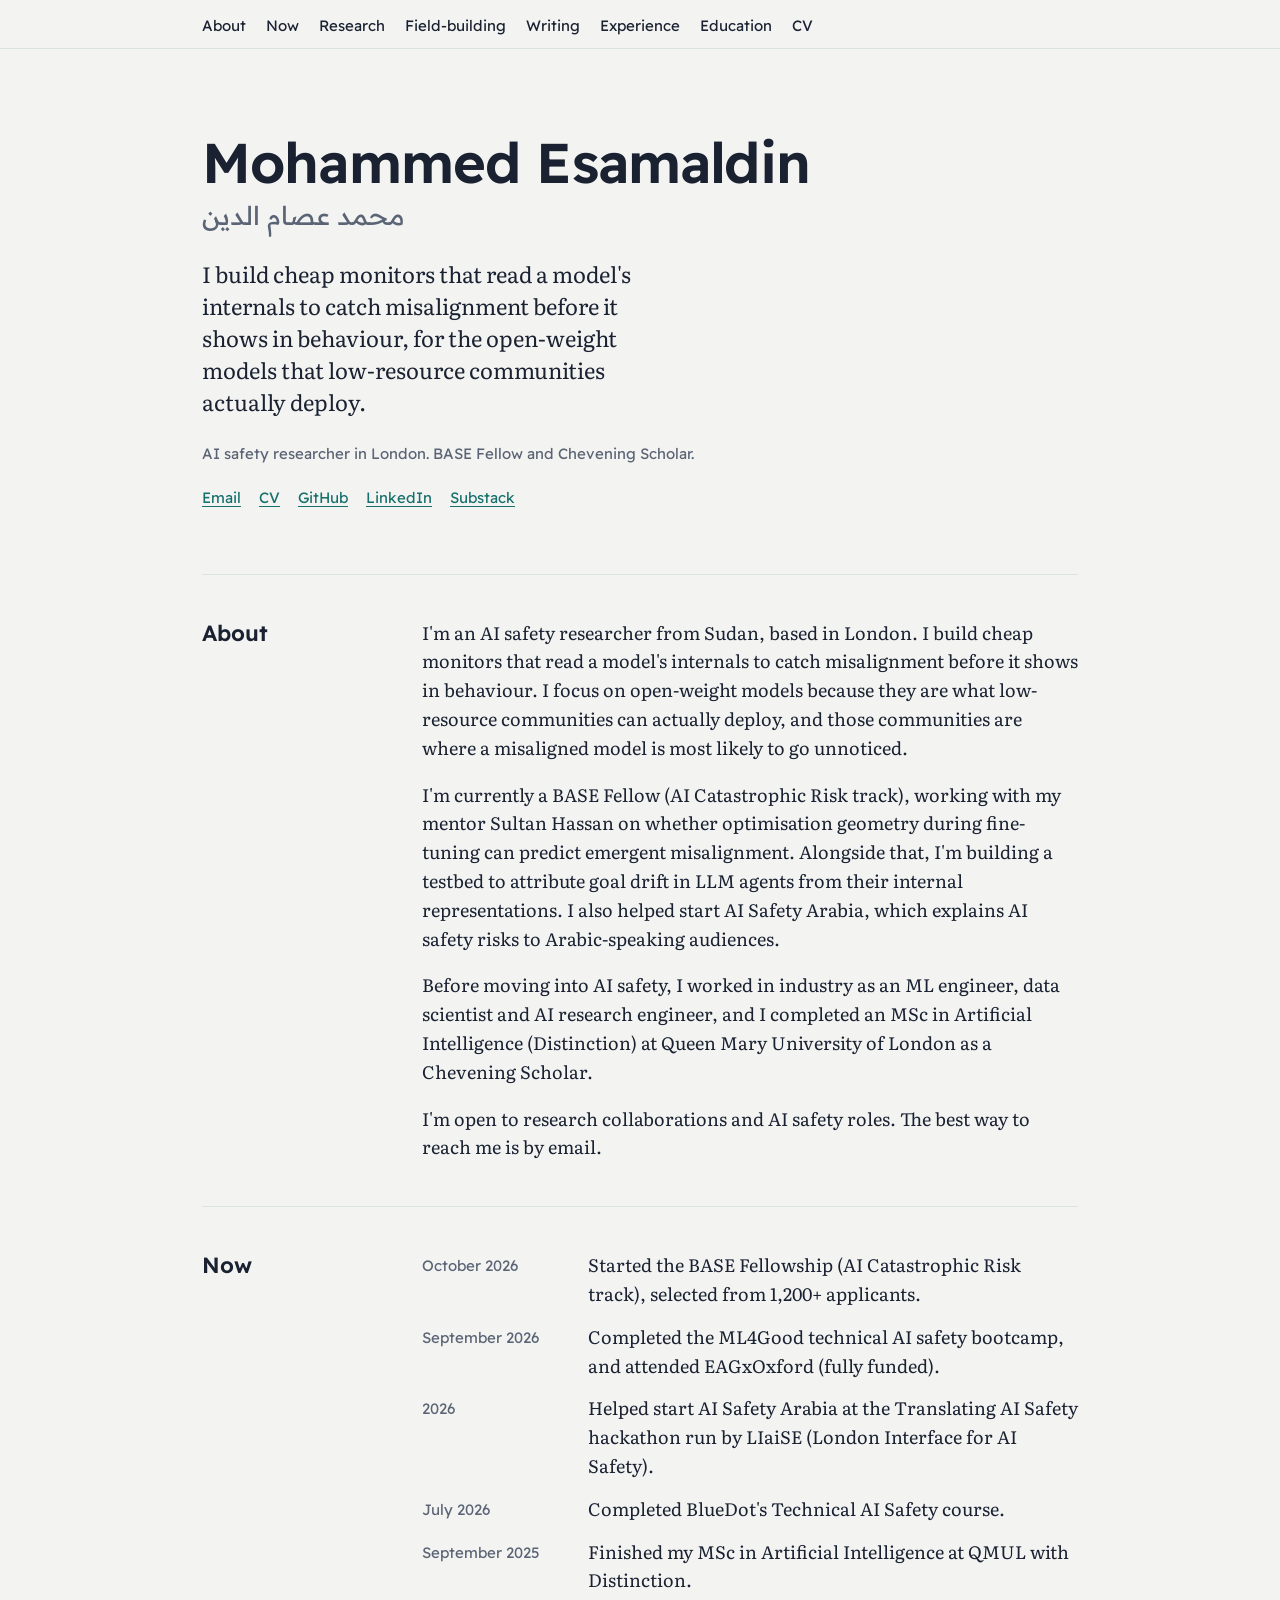
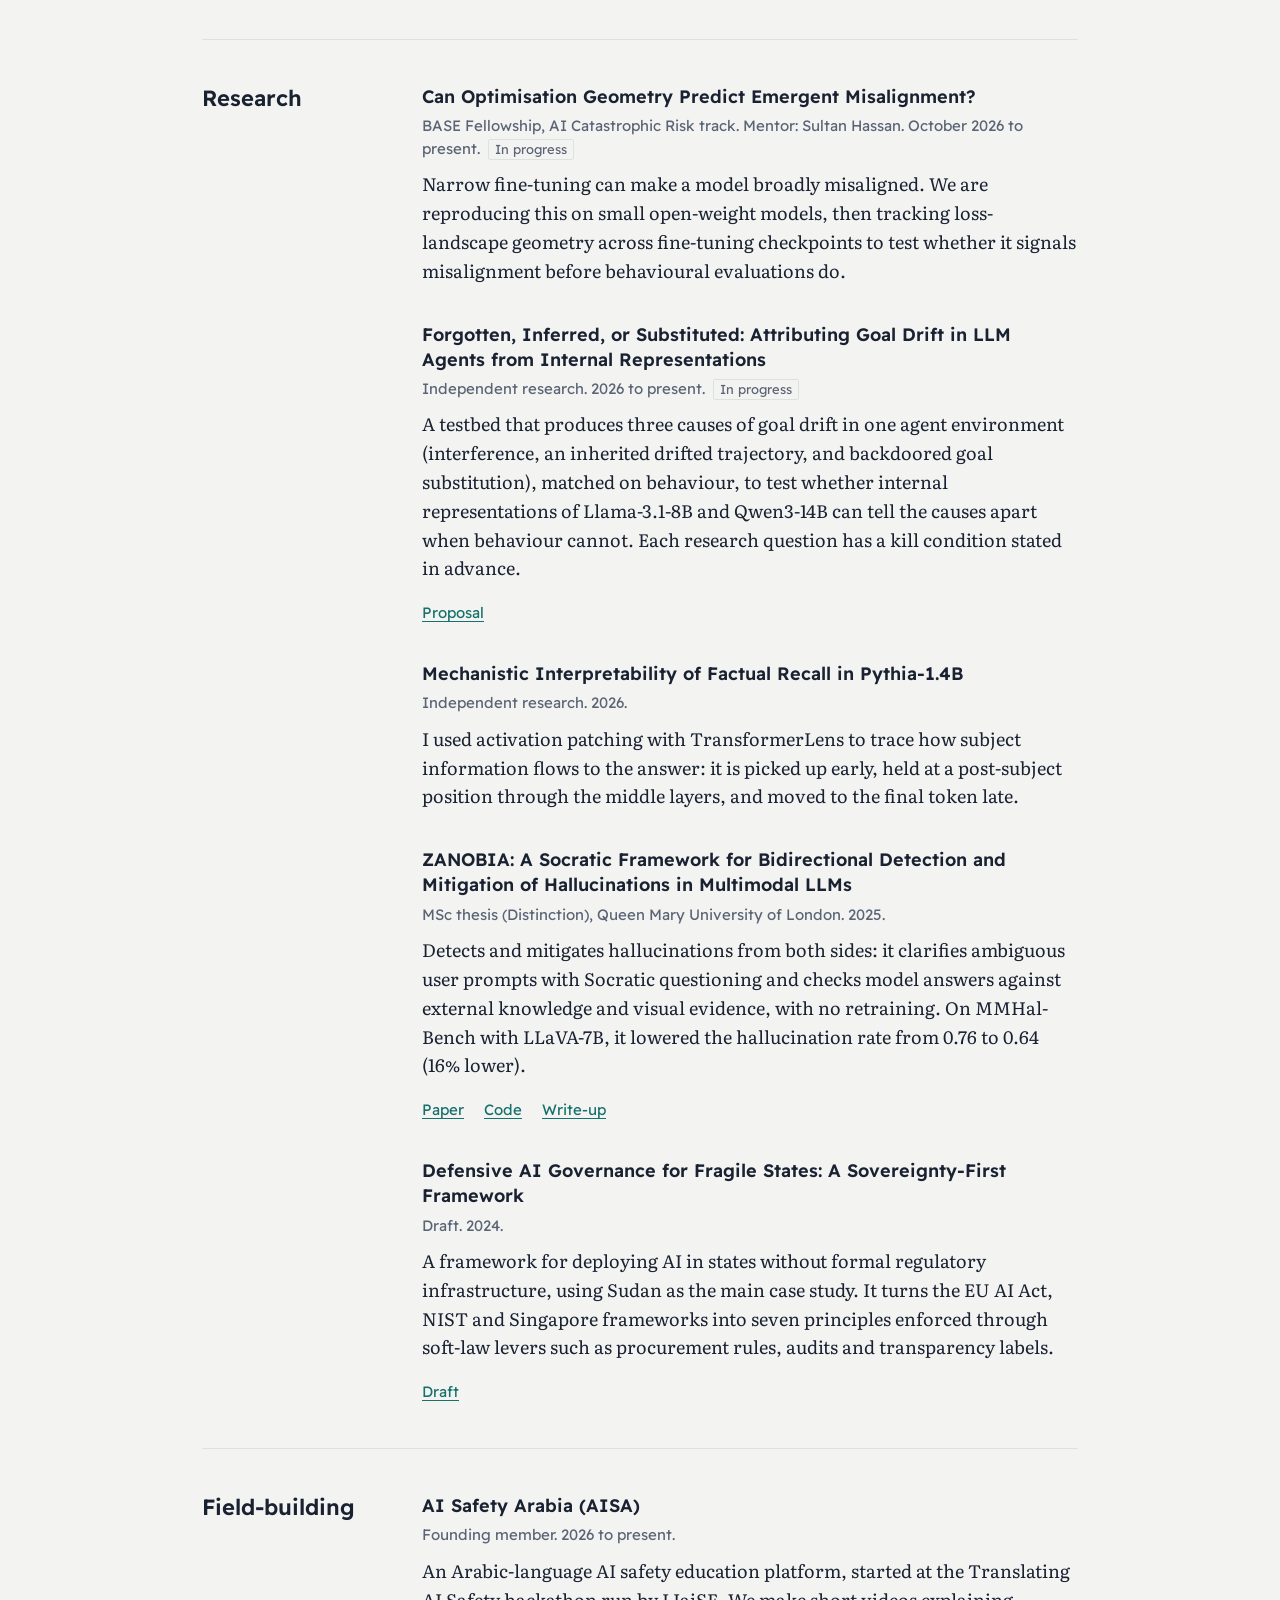
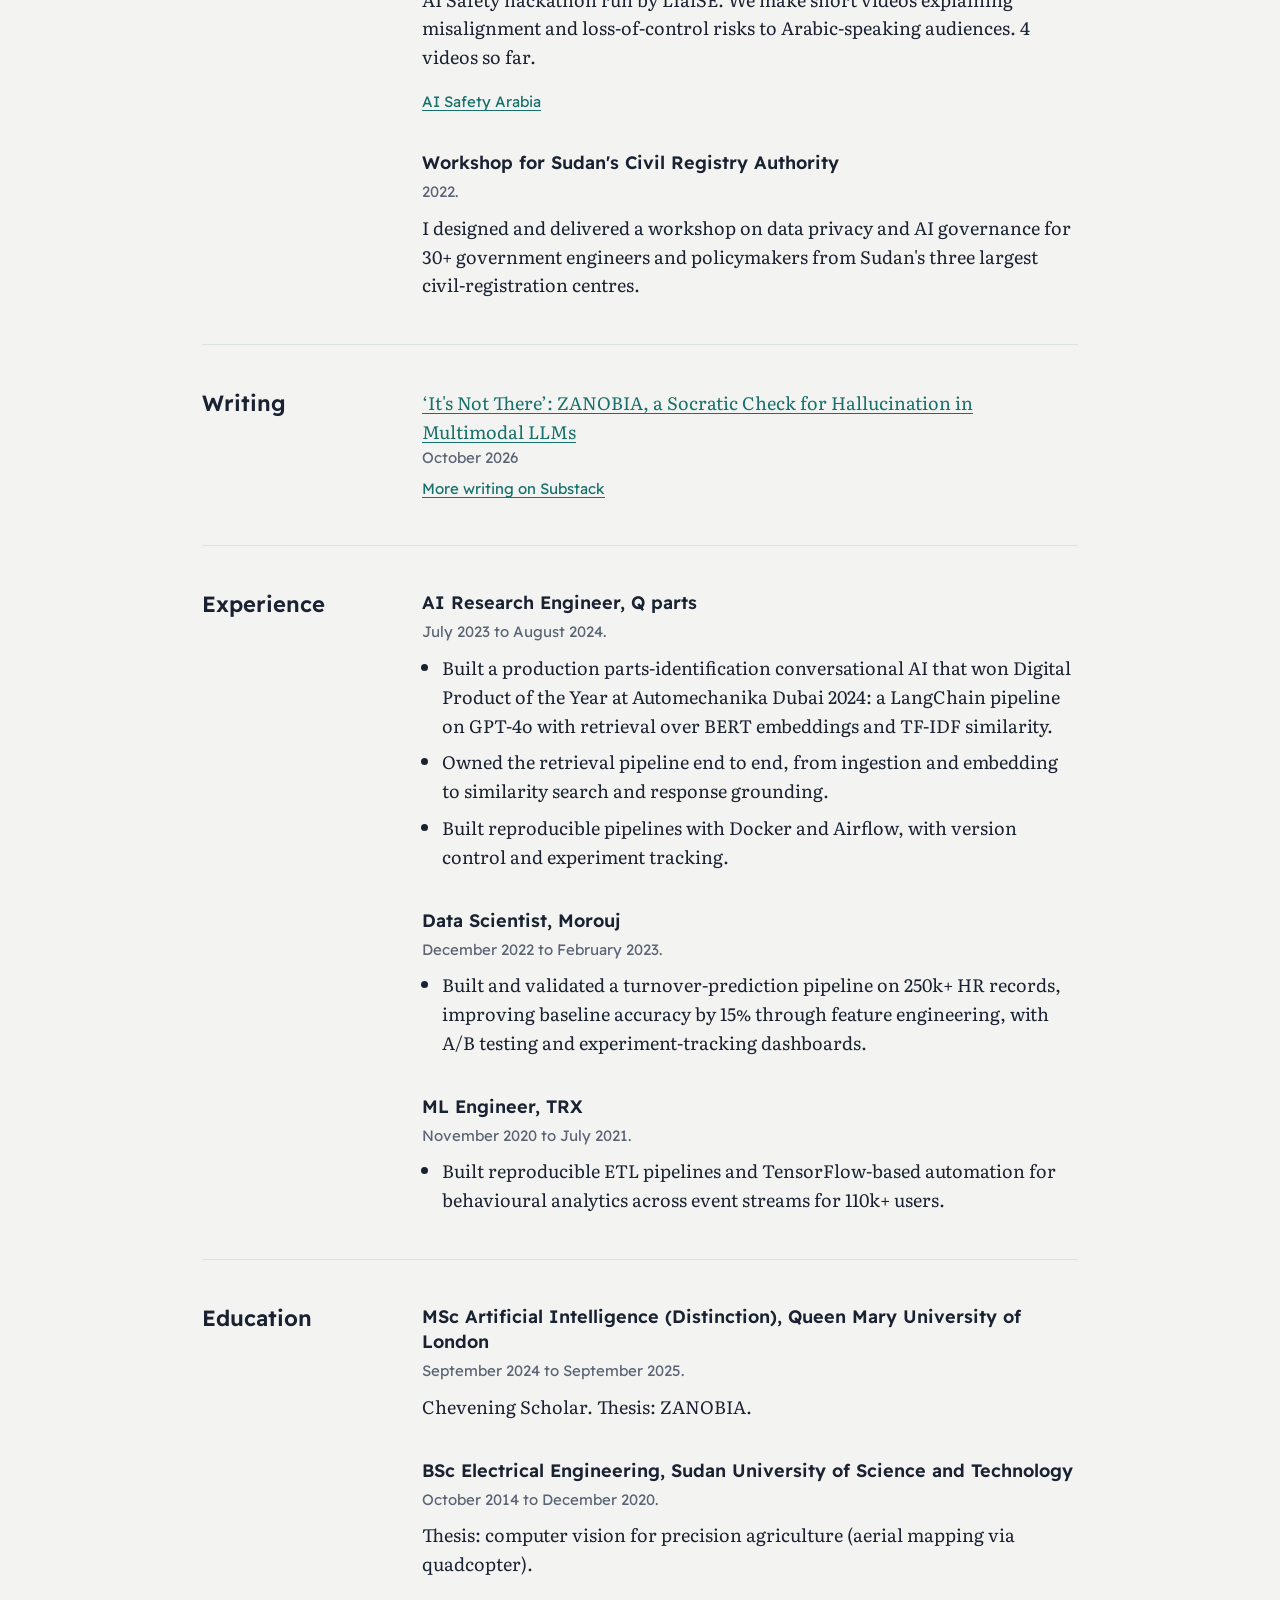
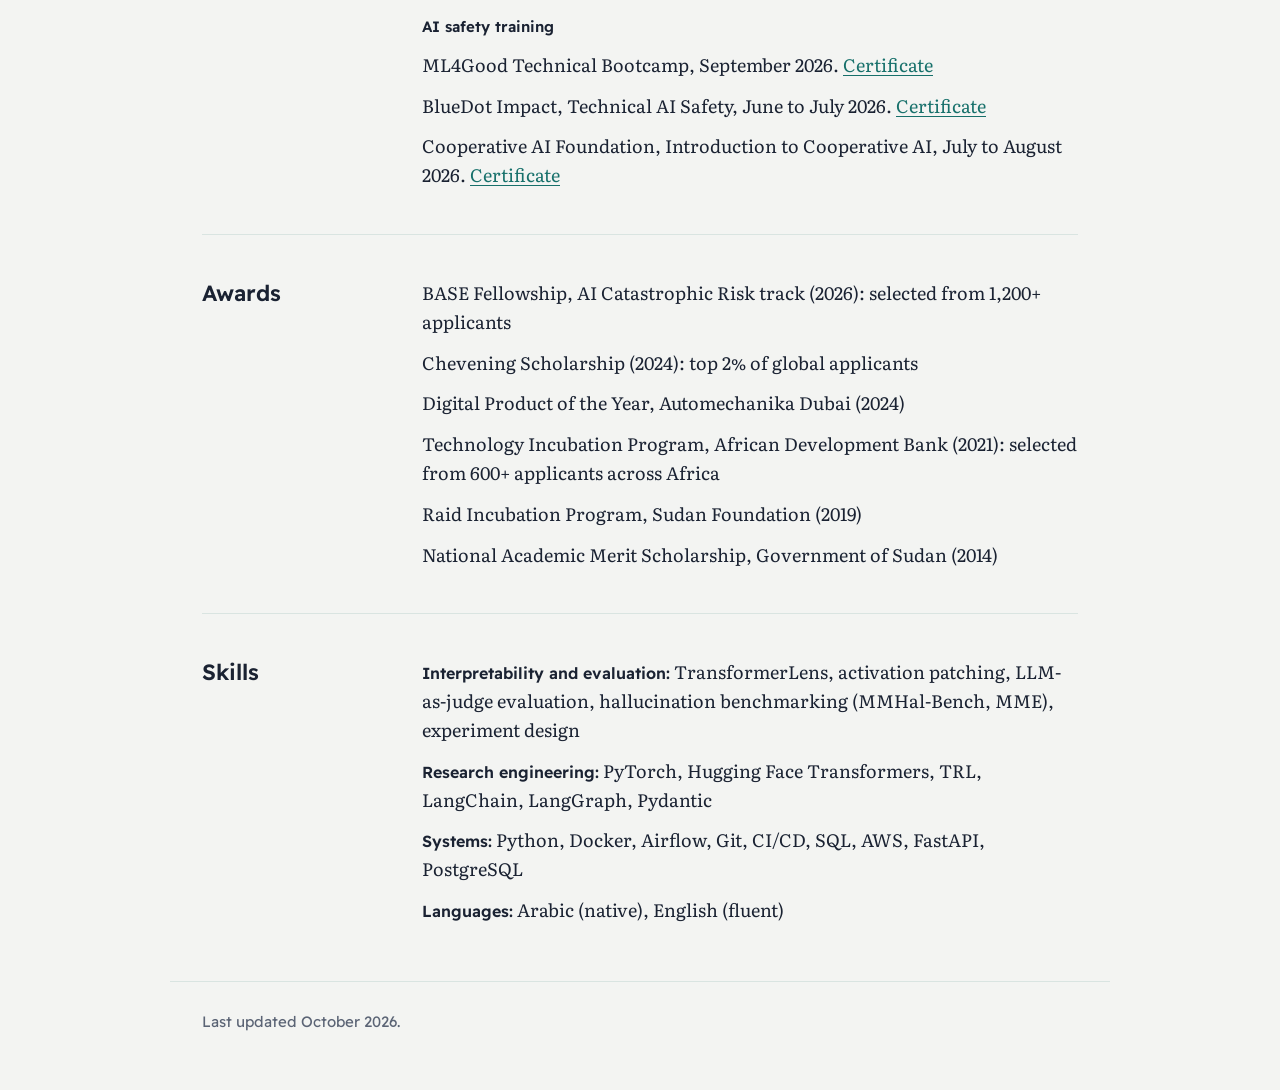
==== commit f2d8ce6a: "Remove the activation-grid hero figure The grid read as distracting rather than calm, especially in " ====
--- a/index.html
+++ b/index.html
@@ -20,7 +20,6 @@
 <link rel="preconnect" href="https://fonts.gstatic.com" crossorigin>
 <link rel="stylesheet" href="https://fonts.googleapis.com/css2?family=Readex+Pro:wght@400;600&family=Literata:ital,wght@0,400;0,600;1,400&display=swap">
 <link rel="stylesheet" href="assets/site.css">
-<script>document.documentElement.className += " js";</script>
 </head>
 <body>
 
@@ -57,116 +56,6 @@
       </ul>
     </div>
 
-    <figure class="figure">
-      <svg viewBox="0 0 360 300" role="img" aria-label="How a fact moves through Pythia-1.4B: picked up at the subject early, held in the middle layers, and handed to the last token late. From my activation-patching experiments." xmlns="http://www.w3.org/2000/svg">
-                <text class="grid-label" x="32" y="20" text-anchor="end">late</text>
-                <text class="grid-label" x="32" y="241" text-anchor="end">early</text>
-                <rect class="cell" data-step="3" style="--d:0ms" x="38" y="228" width="37" height="17"/>
-                <rect class="cell" data-step="0" style="--d:0ms" x="78" y="228" width="37" height="17"/>
-                <rect class="cell" data-step="0" style="--d:0ms" x="118" y="228" width="37" height="17"/>
-                <rect class="cell" data-step="0" style="--d:0ms" x="158" y="228" width="37" height="17"/>
-                <rect class="cell" data-step="0" style="--d:0ms" x="198" y="228" width="37" height="17"/>
-                <rect class="cell" data-step="0" style="--d:0ms" x="238" y="228" width="37" height="17"/>
-                <rect class="cell" data-step="0" style="--d:0ms" x="278" y="228" width="37" height="17"/>
-                <rect class="cell" data-step="0" style="--d:0ms" x="318" y="228" width="37" height="17"/>
-                <rect class="cell" data-step="1" style="--d:114ms" x="38" y="208" width="37" height="17"/>
-                <rect class="cell" data-step="2" style="--d:114ms" x="78" y="208" width="37" height="17"/>
-                <rect class="cell" data-step="0" style="--d:114ms" x="118" y="208" width="37" height="17"/>
-                <rect class="cell" data-step="0" style="--d:114ms" x="158" y="208" width="37" height="17"/>
-                <rect class="cell" data-step="0" style="--d:114ms" x="198" y="208" width="37" height="17"/>
-                <rect class="cell" data-step="0" style="--d:114ms" x="238" y="208" width="37" height="17"/>
-                <rect class="cell" data-step="0" style="--d:114ms" x="278" y="208" width="37" height="17"/>
-                <rect class="cell" data-step="0" style="--d:114ms" x="318" y="208" width="37" height="17"/>
-                <rect class="cell" data-step="0" style="--d:228ms" x="38" y="188" width="37" height="17"/>
-                <rect class="cell" data-step="4" style="--d:228ms" x="78" y="188" width="37" height="17"/>
-                <rect class="cell" data-step="0" style="--d:228ms" x="118" y="188" width="37" height="17"/>
-                <rect class="cell" data-step="0" style="--d:228ms" x="158" y="188" width="37" height="17"/>
-                <rect class="cell" data-step="0" style="--d:228ms" x="198" y="188" width="37" height="17"/>
-                <rect class="cell" data-step="0" style="--d:228ms" x="238" y="188" width="37" height="17"/>
-                <rect class="cell" data-step="0" style="--d:228ms" x="278" y="188" width="37" height="17"/>
-                <rect class="cell" data-step="0" style="--d:228ms" x="318" y="188" width="37" height="17"/>
-                <rect class="cell" data-step="0" style="--d:342ms" x="38" y="168" width="37" height="17"/>
-                <rect class="cell" data-step="4" style="--d:342ms" x="78" y="168" width="37" height="17"/>
-                <rect class="cell" data-step="0" style="--d:342ms" x="118" y="168" width="37" height="17"/>
-                <rect class="cell" data-step="0" style="--d:342ms" x="158" y="168" width="37" height="17"/>
-                <rect class="cell" data-step="0" style="--d:342ms" x="198" y="168" width="37" height="17"/>
-                <rect class="cell" data-step="0" style="--d:342ms" x="238" y="168" width="37" height="17"/>
-                <rect class="cell" data-step="0" style="--d:342ms" x="278" y="168" width="37" height="17"/>
-                <rect class="cell" data-step="0" style="--d:342ms" x="318" y="168" width="37" height="17"/>
-                <rect class="cell" data-step="0" style="--d:456ms" x="38" y="148" width="37" height="17"/>
-                <rect class="cell" data-step="4" style="--d:456ms" x="78" y="148" width="37" height="17"/>
-                <rect class="cell" data-step="0" style="--d:456ms" x="118" y="148" width="37" height="17"/>
-                <rect class="cell" data-step="0" style="--d:456ms" x="158" y="148" width="37" height="17"/>
-                <rect class="cell" data-step="0" style="--d:456ms" x="198" y="148" width="37" height="17"/>
-                <rect class="cell" data-step="0" style="--d:456ms" x="238" y="148" width="37" height="17"/>
-                <rect class="cell" data-step="0" style="--d:456ms" x="278" y="148" width="37" height="17"/>
-                <rect class="cell" data-step="0" style="--d:456ms" x="318" y="148" width="37" height="17"/>
-                <rect class="cell" data-step="0" style="--d:570ms" x="38" y="128" width="37" height="17"/>
-                <rect class="cell" data-step="4" style="--d:570ms" x="78" y="128" width="37" height="17"/>
-                <rect class="cell" data-step="0" style="--d:570ms" x="118" y="128" width="37" height="17"/>
-                <rect class="cell" data-step="0" style="--d:570ms" x="158" y="128" width="37" height="17"/>
-                <rect class="cell" data-step="0" style="--d:570ms" x="198" y="128" width="37" height="17"/>
-                <rect class="cell" data-step="0" style="--d:570ms" x="238" y="128" width="37" height="17"/>
-                <rect class="cell" data-step="0" style="--d:570ms" x="278" y="128" width="37" height="17"/>
-                <rect class="cell" data-step="0" style="--d:570ms" x="318" y="128" width="37" height="17"/>
-                <rect class="cell" data-step="0" style="--d:684ms" x="38" y="108" width="37" height="17"/>
-                <rect class="cell" data-step="4" style="--d:684ms" x="78" y="108" width="37" height="17"/>
-                <rect class="cell" data-step="0" style="--d:684ms" x="118" y="108" width="37" height="17"/>
-                <rect class="cell" data-step="0" style="--d:684ms" x="158" y="108" width="37" height="17"/>
-                <rect class="cell" data-step="0" style="--d:684ms" x="198" y="108" width="37" height="17"/>
-                <rect class="cell" data-step="0" style="--d:684ms" x="238" y="108" width="37" height="17"/>
-                <rect class="cell" data-step="0" style="--d:684ms" x="278" y="108" width="37" height="17"/>
-                <rect class="cell" data-step="0" style="--d:684ms" x="318" y="108" width="37" height="17"/>
-                <rect class="cell" data-step="0" style="--d:798ms" x="38" y="88" width="37" height="17"/>
-                <rect class="cell" data-step="3" style="--d:798ms" x="78" y="88" width="37" height="17"/>
-                <rect class="cell" data-step="0" style="--d:798ms" x="118" y="88" width="37" height="17"/>
-                <rect class="cell" data-step="0" style="--d:798ms" x="158" y="88" width="37" height="17"/>
-                <rect class="cell" data-step="0" style="--d:798ms" x="198" y="88" width="37" height="17"/>
-                <rect class="cell" data-step="0" style="--d:798ms" x="238" y="88" width="37" height="17"/>
-                <rect class="cell" data-step="0" style="--d:798ms" x="278" y="88" width="37" height="17"/>
-                <rect class="cell" data-step="1" style="--d:798ms" x="318" y="88" width="37" height="17"/>
-                <rect class="cell" data-step="0" style="--d:912ms" x="38" y="68" width="37" height="17"/>
-                <rect class="cell" data-step="1" style="--d:912ms" x="78" y="68" width="37" height="17"/>
-                <rect class="cell" data-step="0" style="--d:912ms" x="118" y="68" width="37" height="17"/>
-                <rect class="cell" data-step="0" style="--d:912ms" x="158" y="68" width="37" height="17"/>
-                <rect class="cell" data-step="0" style="--d:912ms" x="198" y="68" width="37" height="17"/>
-                <rect class="cell" data-step="0" style="--d:912ms" x="238" y="68" width="37" height="17"/>
-                <rect class="cell" data-step="0" style="--d:912ms" x="278" y="68" width="37" height="17"/>
-                <rect class="cell" data-step="2" style="--d:912ms" x="318" y="68" width="37" height="17"/>
-                <rect class="cell" data-step="0" style="--d:1026ms" x="38" y="48" width="37" height="17"/>
-                <rect class="cell" data-step="0" style="--d:1026ms" x="78" y="48" width="37" height="17"/>
-                <rect class="cell" data-step="0" style="--d:1026ms" x="118" y="48" width="37" height="17"/>
-                <rect class="cell" data-step="0" style="--d:1026ms" x="158" y="48" width="37" height="17"/>
-                <rect class="cell" data-step="0" style="--d:1026ms" x="198" y="48" width="37" height="17"/>
-                <rect class="cell" data-step="0" style="--d:1026ms" x="238" y="48" width="37" height="17"/>
-                <rect class="cell" data-step="0" style="--d:1026ms" x="278" y="48" width="37" height="17"/>
-                <rect class="cell" data-step="4" style="--d:1026ms" x="318" y="48" width="37" height="17"/>
-                <rect class="cell" data-step="0" style="--d:1140ms" x="38" y="28" width="37" height="17"/>
-                <rect class="cell" data-step="0" style="--d:1140ms" x="78" y="28" width="37" height="17"/>
-                <rect class="cell" data-step="0" style="--d:1140ms" x="118" y="28" width="37" height="17"/>
-                <rect class="cell" data-step="0" style="--d:1140ms" x="158" y="28" width="37" height="17"/>
-                <rect class="cell" data-step="0" style="--d:1140ms" x="198" y="28" width="37" height="17"/>
-                <rect class="cell" data-step="0" style="--d:1140ms" x="238" y="28" width="37" height="17"/>
-                <rect class="cell" data-step="0" style="--d:1140ms" x="278" y="28" width="37" height="17"/>
-                <rect class="cell" data-step="4" style="--d:1140ms" x="318" y="28" width="37" height="17"/>
-                <rect class="cell" data-step="0" style="--d:1254ms" x="38" y="8" width="37" height="17"/>
-                <rect class="cell" data-step="0" style="--d:1254ms" x="78" y="8" width="37" height="17"/>
-                <rect class="cell" data-step="0" style="--d:1254ms" x="118" y="8" width="37" height="17"/>
-                <rect class="cell" data-step="0" style="--d:1254ms" x="158" y="8" width="37" height="17"/>
-                <rect class="cell" data-step="0" style="--d:1254ms" x="198" y="8" width="37" height="17"/>
-                <rect class="cell" data-step="0" style="--d:1254ms" x="238" y="8" width="37" height="17"/>
-                <rect class="cell" data-step="0" style="--d:1254ms" x="278" y="8" width="37" height="17"/>
-                <rect class="cell" data-step="4" style="--d:1254ms" x="318" y="8" width="37" height="17"/>
-                <text class="grid-label" x="56.5" y="259" text-anchor="end" transform="rotate(-45 56.5 259)">Brazil</text>
-                <text class="grid-label" x="96.5" y="259" text-anchor="end" transform="rotate(-45 96.5 259)">is</text>
-                <text class="grid-label" x="136.5" y="259" text-anchor="end" transform="rotate(-45 136.5 259)">a</text>
-                <text class="grid-label" x="176.5" y="259" text-anchor="end" transform="rotate(-45 176.5 259)">country</text>
-                <text class="grid-label" x="216.5" y="259" text-anchor="end" transform="rotate(-45 216.5 259)">in</text>
-                <text class="grid-label" x="256.5" y="259" text-anchor="end" transform="rotate(-45 256.5 259)">the</text>
-                <text class="grid-label" x="296.5" y="259" text-anchor="end" transform="rotate(-45 296.5 259)">continent</text>
-                <text class="grid-label" x="336.5" y="259" text-anchor="end" transform="rotate(-45 336.5 259)">of</text>
-              </svg>      <figcaption>How a fact moves through Pythia-1.4B: picked up at the subject early, held in the middle layers, and handed to the last token late. From my activation-patching experiments.</figcaption>
-    </figure>
   </header>
 
   <section class="section" id="about">
@@ -214,7 +103,7 @@
       <article class="entry">
         <h3>Mechanistic Interpretability of Factual Recall in Pythia-1.4B</h3>
         <p class="meta">Independent research. 2026.</p>
-        <p>I used activation patching with TransformerLens to trace how subject information flows to the answer: it is picked up early, held at a post-subject position through the middle layers, and moved to the final token late. This is the result the figure at the top of this page shows.</p>
+        <p>I used activation patching with TransformerLens to trace how subject information flows to the answer: it is picked up early, held at a post-subject position through the middle layers, and moved to the final token late.</p>
         <!-- No Code link: there is no public repo for this work yet (checked github.com/MohammedEsamaldin, October 2026). -->
       </article>
 
--- a/assets/site.css
+++ b/assets/site.css
@@ -7,13 +7,6 @@
   --muted: #5B6475;
   --nile:  #17706B;
   --silt:  #D9E4E1;
-
-  /* 5-step activation ramp: silt -> nile -> ink */
-  --ramp-0: #D9E4E1;
-  --ramp-1: #A7C7C3;
-  --ramp-2: #589E98;
-  --ramp-3: #17706B;
-  --ramp-4: #18494E;
 
   --sans: "Readex Pro", "Segoe UI", system-ui, sans-serif;
   --serif: "Literata", Georgia, "Times New Roman", serif;
@@ -30,12 +23,6 @@
     --muted: #9AA3B2;
     --nile:  #5FB3AC;
     --silt:  #2A3445;
-
-    --ramp-0: #2A3445;
-    --ramp-1: #35564F;
-    --ramp-2: #42857C;
-    --ramp-3: #5FB3AC;
-    --ramp-4: #9FD6D1;
   }
 }
 
@@ -122,11 +109,7 @@
    Hero
    --------------------------------------------------------------- */
 .hero {
-  display: grid;
-  grid-template-columns: minmax(0, 1fr) 360px;
-  gap: var(--gap);
-  align-items: start;
-  padding: 72px 0 56px;
+  padding: 84px 0 64px;
 }
 
 .hero h1 {
@@ -149,7 +132,8 @@
 .statement {
   font-size: 22px;
   line-height: 1.45;
-  margin: 0 0 20px;
+  max-width: 34ch;
+  margin: 0 0 24px;
 }
 
 .credentials {
@@ -168,41 +152,6 @@
   padding: 0;
   font-family: var(--sans);
   font-size: 15px;
-}
-
-/* ---------------------------------------------------------------
-   Activation grid
-   --------------------------------------------------------------- */
-.figure { margin: 0; }
-.figure svg { width: 100%; max-width: 360px; height: auto; display: block; }
-.figure figcaption {
-  font-family: var(--sans);
-  font-size: 15px;
-  line-height: 1.5;
-  color: var(--muted);
-  margin-top: 14px;
-  max-width: 360px;
-}
-
-.grid-label { font-family: var(--sans); font-size: 13px; fill: var(--muted); }
-
-.cell { fill: var(--ramp-0); }
-.cell[data-step="1"] { fill: var(--ramp-1); }
-.cell[data-step="2"] { fill: var(--ramp-2); }
-.cell[data-step="3"] { fill: var(--ramp-3); }
-.cell[data-step="4"] { fill: var(--ramp-4); }
-
-/* The one animation on the page. Runs only when JS is present, so the
-   no-JS page renders the final state. Keyframes name only `from`, so
-   fill-mode:both holds silt through the delay, then eases to the cell's
-   own colour and stays there. */
-.js .cell {
-  animation: cell-reveal 350ms ease var(--d, 0ms) both;
-}
-@keyframes cell-reveal { from { fill: var(--ramp-0); } }
-
-@media (prefers-reduced-motion: reduce) {
-  .js .cell { animation: none; }
 }
 
 /* ---------------------------------------------------------------
@@ -351,14 +300,11 @@
   .nav-inner { flex-wrap: wrap; align-items: flex-start; padding-top: 8px; padding-bottom: 8px; }
 
   .hero {
-    grid-template-columns: minmax(0, 1fr);
-    gap: 36px;
-    padding: 44px 0 36px;
+    padding: 48px 0 40px;
   }
   .hero h1 { font-size: 40px; }
   .name-ar { font-size: 22px; margin-bottom: 20px; }
   .statement { font-size: 20px; max-width: none; }
-  .figure svg, .figure figcaption { max-width: none; }
 
   .section {
     grid-template-columns: minmax(0, 1fr);
